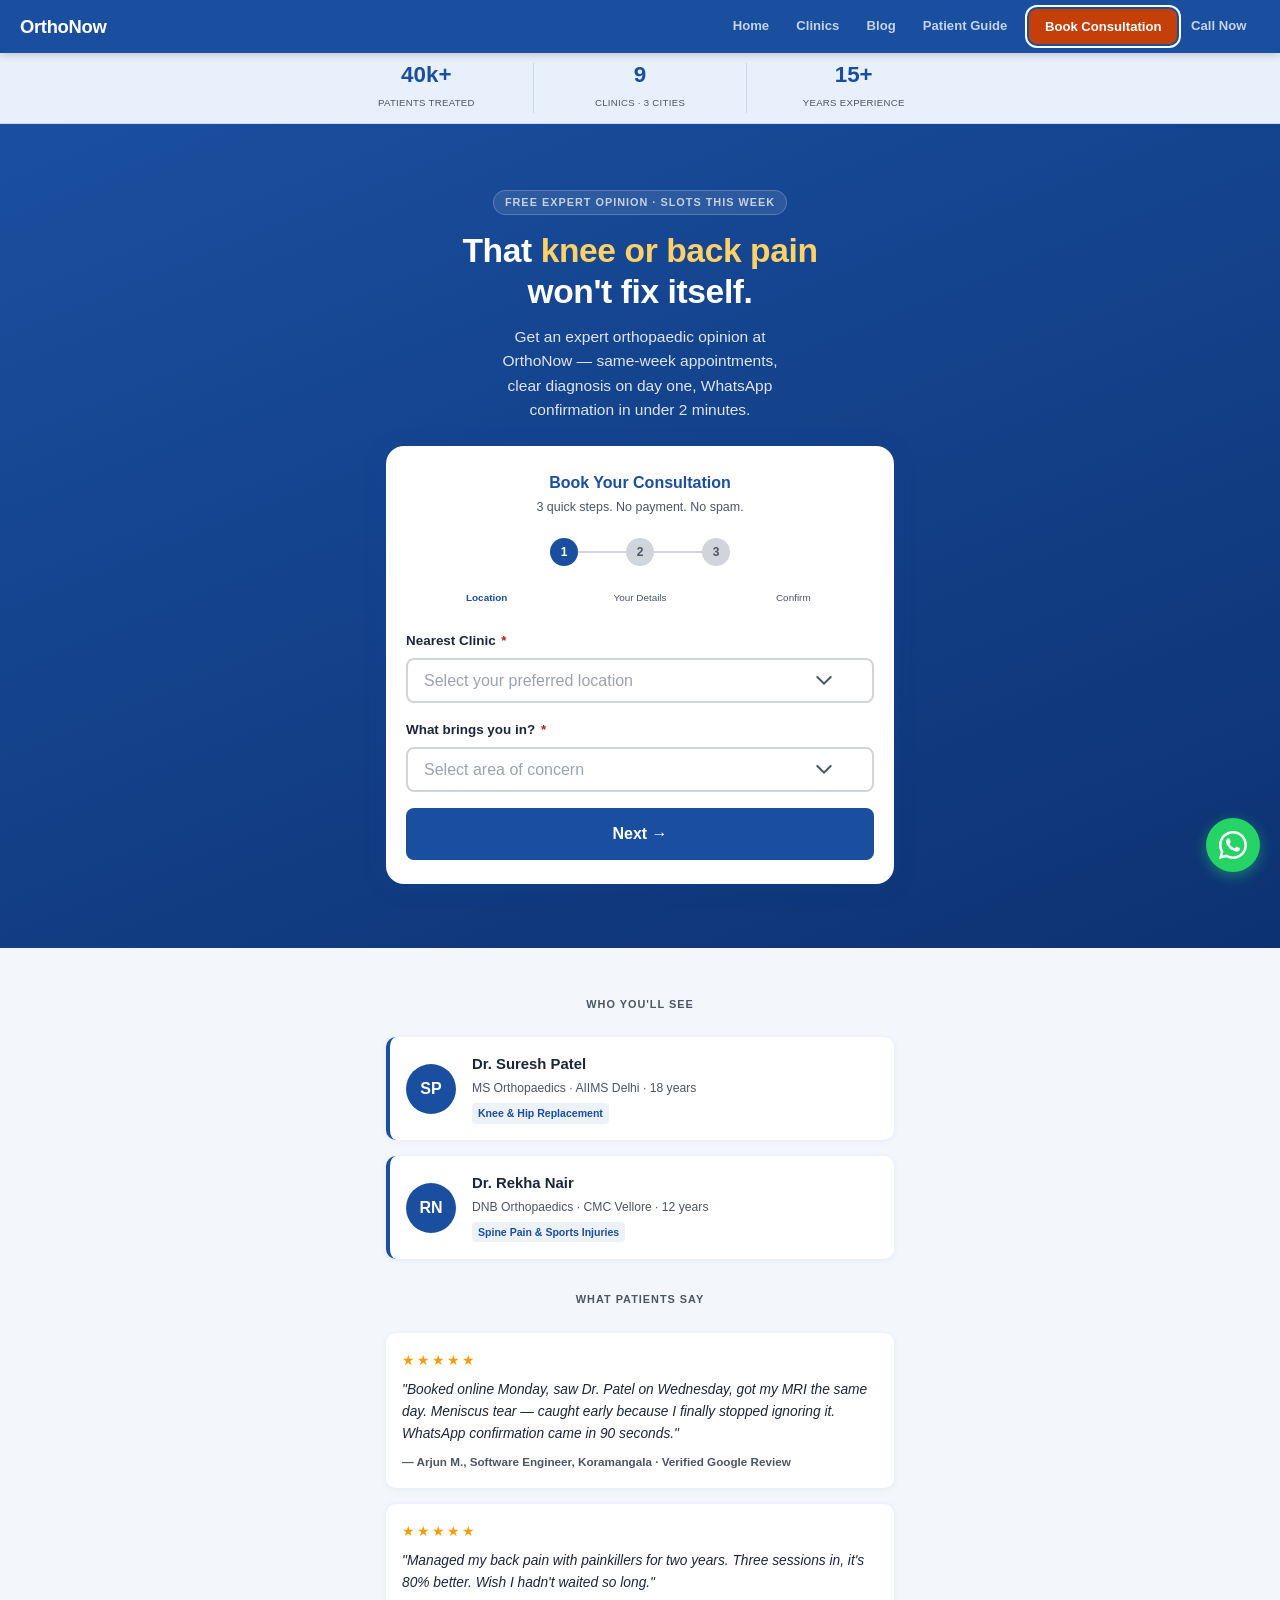
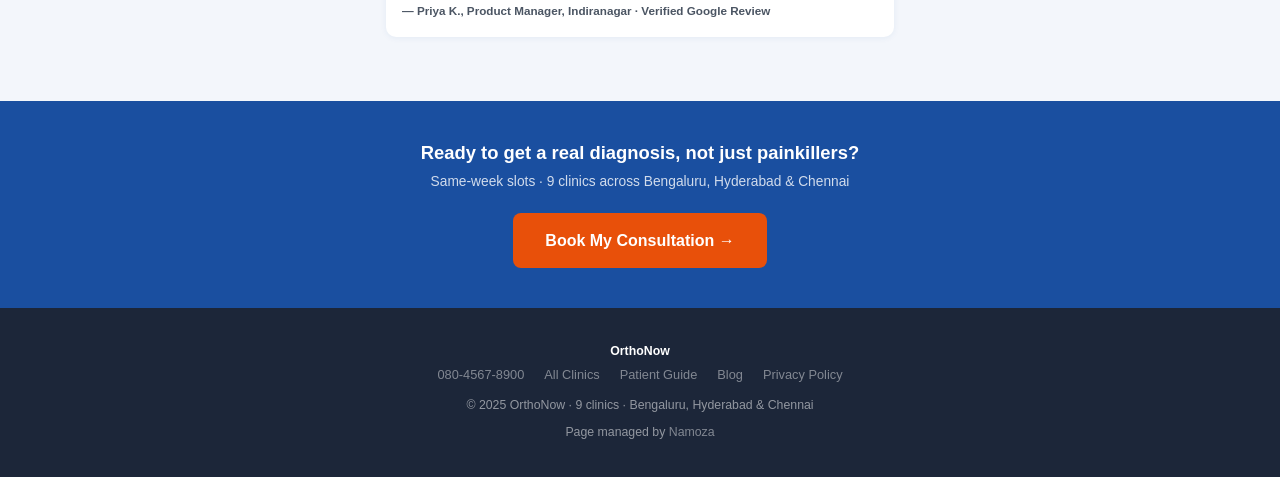
==== index.html @ 15779ceb "Ready to Final Push All 3 Tasks are Completed." ====
﻿<!DOCTYPE html>
<html lang="en">
<head>
  <meta charset="UTF-8" />
  <meta name="viewport" content="width=device-width, initial-scale=1.0" />
  <title>Book Orthopaedic Consultation in Bengaluru | OrthoNow Clinics</title>
  <meta name="description" content="Knee or back pain from long office hours? Get an expert orthopaedic opinion at OrthoNow. 9 clinics across Bengaluru. Book in 60 seconds." />
  <link rel="canonical" href="https://orthonow.in/book-consultation" />
  <meta property="og:type" content="website" />
  <meta property="og:title" content="Book Orthopaedic Consultation | OrthoNow Bengaluru" />
  <meta property="og:description" content="That knee pain won't fix itself. See a specialist this week." />
  <meta property="og:url" content="https://orthonow.in/book-consultation" />
  <meta property="og:locale" content="en_IN" />
  <link rel="icon" type="image/svg+xml" href="data:image/svg+xml,<svg xmlns='http://www.w3.org/2000/svg' viewBox='0 0 32 32'><rect width='32' height='32' rx='6' fill='%231a4fa0'/><text y='22' x='6' font-size='20' fill='white'>+</text></svg>" />
  <script type="application/ld+json">
  {
    "@context": "https://schema.org",
    "@type": "MedicalOrganization",
    "name": "OrthoNow",
    "url": "https://orthonow.in",
    "telephone": "+91-80-4567-8900",
    "medicalSpecialty": "Orthopedic",
    "address": { "@type": "PostalAddress", "addressLocality": "Bengaluru", "addressCountry": "IN" },
    "areaServed": ["Bengaluru", "Hyderabad", "Chennai"]
  }
  </script>
  <!--
    GTM: uncomment and replace GTM-XXXXXXX with real container ID in production.
    <script>(function(w,d,s,l,i){w[l]=w[l]||[];w[l].push({'gtm.start':
    new Date().getTime(),event:'gtm.js'});var f=d.getElementsByTagName(s)[0],
    j=d.createElement(s),dl=l!='dataLayer'?'&l='+l:'';j.async=true;j.src=
    'https://www.googletagmanager.com/gtm.js?id='+i+dl;f.parentNode.insertBefore(j,f);
    })(window,document,'script','dataLayer','GTM-XXXXXXX');</script>
  -->
  <script>window.dataLayer = window.dataLayer || [];</script>
  <style>
    :root {
      --blue: #1a4fa0; --blue-dk: #133b7a; --orange: #e8500a; --orange-dk: #c44008;
      --green: #166534; --red: #b91c1c; --text: #1c2639; --muted: #4b5563;
      --border: #d1d5db; --bg: #fff; --bg-soft: #f3f6fb; --bg-proof: #e8f0fb;
      --font: -apple-system, BlinkMacSystemFont, 'Segoe UI', Roboto, Helvetica, Arial, sans-serif;
      --shadow: 0 4px 24px rgba(26,79,160,.13); --r: 8px; --r-lg: 18px;
    }
    *, *::before, *::after { box-sizing: border-box; margin: 0; padding: 0; }
    html { font-size: 100%; -webkit-text-size-adjust: 100%; scroll-behavior: smooth; }
    body { font-family: var(--font); font-size: 1rem; line-height: 1.6; color: var(--text); background: var(--bg); overflow-x: hidden; }
    ul { list-style: none; }
    a  { color: var(--blue); text-decoration: none; }
    :focus-visible { outline: 3px solid var(--blue); outline-offset: 2px; border-radius: 4px; }
    .wrap    { width: 100%; max-width: 500px; margin-inline: auto; padding-inline: 1rem; }
    .wrap-lg { max-width: 720px; }

    /* nav */
    .site-nav { background: var(--blue); padding: 0 1.25rem; display: flex; align-items: center; justify-content: space-between; position: sticky; top: 0; z-index: 200; box-shadow: 0 2px 8px rgba(0,0,0,.18); }
    .site-nav__logo { font-size: 1.15rem; font-weight: 800; color: #fff; letter-spacing: -.3px; padding: .75rem 0; flex-shrink: 0; text-decoration: none; }
    .site-nav__links { display: flex; align-items: stretch; gap: 0; }
    .site-nav__links a { display: flex; align-items: center; padding: .75rem .85rem; font-size: .82rem; font-weight: 600; color: rgba(255,255,255,.75); text-decoration: none; border-bottom: 3px solid transparent; transition: color .15s, border-color .15s; white-space: nowrap; }
    .site-nav__links a:hover { color: #fff; border-bottom-color: rgba(255,255,255,.4); }
    .site-nav__links a.nav-active { color: #fff; border-bottom-color: #e8500a; }
    .site-nav__links .nav-book { background: var(--orange); color: #fff; border-radius: var(--r); margin: .5rem 0 .5rem .5rem; padding: .45rem 1rem; border-bottom: none; font-weight: 700; align-self: center; }
    .site-nav__links .nav-book:hover { background: var(--orange-dk); border-bottom: none; color: #fff; }
    .site-nav__links .nav-book.nav-active { background: var(--orange-dk); outline: 2px solid #fff; outline-offset: 2px; }
    @media (max-width: 600px) { .site-nav__links a:not(.nav-book):not(.nav-call) { display: none; } }

    /* proof bar */
    .proof-bar { background: var(--bg-proof); border-bottom: 1px solid #c8d9f0; padding: .6rem 1rem; }
    .proof-bar__inner { max-width: 500px; margin-inline: auto; display: flex; justify-content: space-around; align-items: center; }
    .proof-item { text-align: center; flex: 1; }
    .proof-item__num   { display: block; font-size: 1.4rem; font-weight: 800; color: var(--blue); line-height: 1.1; }
    .proof-item__label { font-size: .6rem; color: var(--muted); letter-spacing: .3px; text-transform: uppercase; }
    .proof-item + .proof-item { border-left: 1px solid #c8d9f0; }

    /* hero */
    .hero { background: linear-gradient(158deg, #1a4fa0 0%, #0d3272 100%); padding: 2.5rem 1rem 3.5rem; text-align: center; color: #fff; }
    .hero__eyebrow { display: inline-block; font-size: .68rem; font-weight: 700; letter-spacing: 1px; text-transform: uppercase; color: rgba(255,255,255,.72); background: rgba(255,255,255,.1); border: 1px solid rgba(255,255,255,.2); border-radius: 20px; padding: .2rem .7rem; margin-bottom: 1rem; }
    .hero__h1 { font-size: 1.65rem; font-weight: 800; line-height: 1.22; margin-bottom: .75rem; letter-spacing: -.4px; }
    .hero__h1 em { font-style: normal; color: #ffd166; }
    .hero__sub { font-size: .97rem; color: rgba(255,255,255,.86); line-height: 1.55; margin-bottom: 1.5rem; max-width: 34ch; margin-inline: auto; }

    /* form card */
    .form-card { background: var(--bg); border-radius: var(--r-lg); padding: 1.5rem 1.25rem; box-shadow: var(--shadow); text-align: left; color: var(--text); }
    .form-card__title { font-size: 1rem; font-weight: 700; color: var(--blue); text-align: center; margin-bottom: .2rem; }
    .form-card__sub   { font-size: .78rem; color: var(--muted); text-align: center; margin-bottom: 1.25rem; }

    /* step indicator */
    .step-indicator { display: flex; align-items: center; justify-content: center; gap: 0; margin-bottom: 1.5rem; }
    .step-dot { width: 28px; height: 28px; border-radius: 50%; background: var(--border); color: var(--muted); font-size: .75rem; font-weight: 700; display: flex; align-items: center; justify-content: center; flex-shrink: 0; transition: background .2s, color .2s; }
    .step-dot.active  { background: var(--blue); color: #fff; }
    .step-dot.done    { background: var(--green); color: #fff; }
    .step-line { flex: 1; height: 2px; background: var(--border); max-width: 48px; transition: background .2s; }
    .step-line.done { background: var(--green); }
    .step-label { font-size: .65rem; color: var(--muted); text-align: center; margin-top: .3rem; }

    .step-indicator-wrap { margin-bottom: 1.5rem; }
    .step-labels { display: flex; justify-content: space-between; padding: 0 4px; margin-top: .35rem; }
    .step-labels span { font-size: .62rem; color: var(--muted); text-align: center; flex: 1; }
    .step-labels span.active { color: var(--blue); font-weight: 700; }
    .step-labels span.done   { color: var(--green); font-weight: 600; }

    /* form steps */
    /* custom select — replaces native <select> to avoid OS dropdown overlapping sticky nav */
    .cselect { position: relative; }
    .cselect__btn {
      width: 100%; padding: .72rem 2.5rem .72rem 1rem; font-size: 1rem;
      font-family: var(--font); color: var(--text); background: var(--bg);
      border: 2px solid var(--border); border-radius: var(--r);
      cursor: pointer; text-align: left; transition: border-color .15s;
      display: flex; align-items: center; justify-content: space-between;
      -webkit-appearance: none; appearance: none;
    }
    .cselect__btn:focus { border-color: var(--blue); outline: none; box-shadow: 0 0 0 3px rgba(26,79,160,.11); }
    .cselect__btn.is-err { border-color: var(--red); }
    .cselect__btn.placeholder { color: #9ca3af; }
    .cselect__arrow { flex-shrink: 0; width: 16px; height: 16px; margin-left: .5rem; transition: transform .2s; }
    .cselect.open .cselect__arrow { transform: rotate(180deg); }
    .cselect__dropdown {
      display: none; position: absolute; top: calc(100% + 4px); left: 0; right: 0;
      background: var(--bg); border: 2px solid var(--blue); border-radius: var(--r);
      box-shadow: 0 8px 24px rgba(26,79,160,.18); z-index: 10;
      max-height: 260px; overflow-y: auto;
    }
    .cselect.open .cselect__dropdown { display: block; }
    .cselect__group-label {
      font-size: .68rem; font-weight: 700; text-transform: uppercase;
      letter-spacing: .7px; color: var(--muted); padding: .55rem 1rem .25rem;
    }
    .cselect__option {
      padding: .6rem 1rem .6rem 1.5rem; font-size: .9rem; cursor: pointer;
      color: var(--text); transition: background .1s;
    }
    .cselect__option:hover, .cselect__option.focused { background: var(--bg-proof); }
    .cselect__option.selected { background: rgba(26,79,160,.08); font-weight: 600; color: var(--blue); }
    .form-step { display: none; }
    .form-step.active { display: block; }

    /* fields */
    .fgroup { margin-bottom: 1rem; }
    .fgroup label { display: block; font-size: .84rem; font-weight: 600; margin-bottom: .4rem; color: var(--text); }
    .req { color: var(--red); margin-left: 2px; }
    .fgroup input, .fgroup select {
      width: 100%; padding: .72rem 1rem; font-size: 1rem; font-family: var(--font);
      color: var(--text); background: var(--bg); border: 2px solid var(--border);
      border-radius: var(--r); transition: border-color .15s;
      -webkit-appearance: none; appearance: none;
    }
    .fgroup input:focus, .fgroup select:focus { border-color: var(--blue); outline: none; box-shadow: 0 0 0 3px rgba(26,79,160,.11); }
    .fgroup input.is-err, .fgroup select.is-err { border-color: var(--red); }
    .field-err  { display: none; font-size: .74rem; color: var(--red); margin-top: .2rem; font-weight: 500; }
    .field-err.show { display: block; }
    .field-hint { font-size: .73rem; color: var(--muted); margin-top: .2rem; }
    /* custom select arrow */
    .fgroup select { background-image: url("data:image/svg+xml,%3Csvg xmlns='http://www.w3.org/2000/svg' width='12' height='8' viewBox='0 0 12 8'%3E%3Cpath d='M1 1l5 5 5-5' stroke='%234b5563' stroke-width='1.5' fill='none' stroke-linecap='round'/%3E%3C/svg%3E"); background-repeat: no-repeat; background-position: right 1rem center; padding-right: 2.5rem; }

    /* step 3 summary */
    .booking-summary { background: var(--bg-soft); border-radius: var(--r); padding: 1rem; margin-bottom: 1.25rem; }
    .booking-summary__row { display: flex; justify-content: space-between; font-size: .85rem; padding: .35rem 0; border-bottom: 1px solid var(--border); }
    .booking-summary__row:last-child { border-bottom: none; }
    .booking-summary__row span:first-child { color: var(--muted); font-weight: 500; }
    .booking-summary__row span:last-child  { font-weight: 700; color: var(--text); text-align: right; max-width: 60%; }

    /* buttons */
    .btn-next {
      width: 100%; padding: 1rem; font-size: 1rem; font-weight: 700; font-family: var(--font);
      color: #fff; background: var(--blue); border: none; border-radius: var(--r);
      cursor: pointer; min-height: 52px; transition: background .15s, transform .1s;
    }
    .btn-next:hover { background: var(--blue-dk); }
    .btn-next:active { transform: scale(.98); }
    .btn-back { background: none; border: none; font-size: .82rem; font-weight: 600; color: var(--muted); cursor: pointer; padding: .5rem 0; display: flex; align-items: center; gap: .3rem; margin-bottom: .75rem; }
    .btn-back:hover { color: var(--text); }
    .btn-confirm {
      width: 100%; padding: 1rem; font-size: 1.05rem; font-weight: 700; font-family: var(--font);
      color: #fff; background: var(--orange); border: none; border-radius: var(--r);
      cursor: pointer; min-height: 54px; transition: background .15s, transform .1s; position: relative;
    }
    .btn-confirm:hover:not(:disabled) { background: var(--orange-dk); }
    .btn-confirm:active:not(:disabled) { transform: scale(.98); }
    .btn-confirm:disabled { opacity: .65; cursor: not-allowed; }
    .btn-spinner { display: none; width: 20px; height: 20px; border: 2px solid rgba(255,255,255,.35); border-top-color: #fff; border-radius: 50%; animation: spin .7s linear infinite; margin-inline: auto; }
    .btn-confirm.loading .btn-label  { display: none; }
    .btn-confirm.loading .btn-spinner { display: block; }
    @keyframes spin { to { transform: rotate(360deg); } }
    .form-privacy { font-size: .71rem; color: var(--muted); text-align: center; margin-top: .75rem; }
    .form-status { display: none; font-size: .84rem; border-radius: var(--r); padding: .65rem 1rem; margin-bottom: 1rem; }
    .form-status.is-error { display: block; background: #fef2f2; color: var(--red); border: 1px solid #fca5a5; }

    /* thank you */
    .thank-you { display: none; text-align: center; padding: 2rem 1.25rem; }
    .thank-you.show { display: block; }
    .ty-check { width: 60px; height: 60px; background: var(--green); border-radius: 50%; display: flex; align-items: center; justify-content: center; margin: 0 auto 1rem; }
    .ty-check svg { width: 30px; height: 30px; fill: #fff; }
    .ty-title { font-size: 1.25rem; font-weight: 700; color: var(--green); margin-bottom: .75rem; }
    .ty-name  { color: var(--blue); font-weight: 700; }
    .ty-body  { font-size: .93rem; color: var(--muted); line-height: 1.6; }
    .ty-ref   { display: inline-block; font-size: .8rem; font-weight: 700; color: var(--blue); background: var(--bg-proof); border-radius: 6px; padding: .3rem .75rem; margin-top: .75rem; }

    /* proof section */
    .proof-strip { background: var(--bg-soft); padding: 3rem 1rem; }
    .section-label { font-size: .68rem; font-weight: 700; letter-spacing: 1px; text-transform: uppercase; color: var(--muted); text-align: center; margin-bottom: 1.5rem; }
    .doc-card { display: flex; align-items: center; gap: 1rem; background: var(--bg); border-radius: 10px; padding: 1rem; border-left: 4px solid var(--blue); margin-bottom: 1rem; box-shadow: 0 1px 6px rgba(26,79,160,.07); }
    .doc-avatar { flex-shrink: 0; width: 50px; height: 50px; background: var(--blue); border-radius: 50%; display: flex; align-items: center; justify-content: center; font-size: 1rem; font-weight: 800; color: #fff; }
    .doc-info h3  { font-size: .93rem; font-weight: 700; color: var(--text); }
    .doc-info p   { font-size: .76rem; color: var(--muted); margin-top: 2px; }
    .doc-badge    { display: inline-block; font-size: .66rem; font-weight: 600; color: var(--blue); background: rgba(26,79,160,.08); border-radius: 4px; padding: 2px 6px; margin-top: 4px; }
    .review-card  { background: var(--bg); border-radius: 10px; padding: 1rem; box-shadow: 0 1px 6px rgba(26,79,160,.07); margin-bottom: 1rem; }
    .review-stars { color: #f59e0b; font-size: .88rem; margin-bottom: .5rem; letter-spacing: 2px; }
    .review-text  { font-size: .86rem; font-style: italic; color: var(--text); line-height: 1.6; }
    .review-auth  { font-size: .73rem; color: var(--muted); font-weight: 600; margin-top: .5rem; }

    /* cta band */
    .cta-band { background: var(--blue); padding: 2.5rem 1rem; text-align: center; }
    .cta-band h2  { font-size: 1.15rem; font-weight: 800; color: #fff; margin-bottom: .4rem; line-height: 1.3; }
    .cta-band p   { font-size: .86rem; color: rgba(255,255,255,.8); margin-bottom: 1.25rem; }
    .btn-band { display: inline-flex; align-items: center; padding: .9rem 2rem; background: var(--orange); color: #fff; font-size: 1rem; font-weight: 700; font-family: var(--font); border-radius: var(--r); text-decoration: none; transition: background .15s; min-height: 52px; }
    .btn-band:hover { background: var(--orange-dk); color: #fff; }

    /* footer */
    .site-footer { background: var(--text); color: rgba(255,255,255,.52); padding: 2rem 1rem; text-align: center; font-size: .77rem; line-height: 1.9; }
    .site-footer a { color: rgba(255,255,255,.45); }
    .footer-links { display: flex; justify-content: center; gap: 1.25rem; flex-wrap: wrap; margin-bottom: .4rem; font-size: .8rem; }
    .sr-only { position: absolute; width: 1px; height: 1px; padding: 0; margin: -1px; overflow: hidden; clip: rect(0,0,0,0); white-space: nowrap; border: 0; }

    @media (min-width: 640px) {
      .hero { padding: 4rem 1rem; }
      .hero__h1 { font-size: 2.1rem; }
      .wrap { max-width: 540px; }
      .proof-bar__inner { max-width: 640px; }
    }
    /* WhatsApp float button */
    .wa-float {
      position: fixed; bottom: 1.75rem; right: 1.25rem;
      width: 54px; height: 54px; background: #25d366; border-radius: 50%;
      display: flex; align-items: center; justify-content: center;
      box-shadow: 0 4px 14px rgba(37,211,102,.45);
      z-index: 150; text-decoration: none;
      transition: transform .15s, box-shadow .15s;
    }
    .wa-float:hover { transform: scale(1.1); box-shadow: 0 6px 20px rgba(37,211,102,.55); }
    .wa-float svg { width: 28px; height: 28px; fill: #fff; }
    .sr-only { position: absolute; width: 1px; height: 1px; padding: 0; margin: -1px; overflow: hidden; clip: rect(0,0,0,0); white-space: nowrap; border: 0; }  </style>
</head>
<body>

  <nav class="site-nav" role="navigation" aria-label="Main navigation">
    <a class="site-nav__logo" href="homepage.html">OrthoNow</a>
    <div class="site-nav__links">
      <a href="homepage.html">Home</a>
      <a href="homepage.html#clinics">Clinics</a>
      <a href="homepage.html#blog">Blog</a>
      <a href="guide.html">Patient Guide</a>
      <a href="index.html" class="nav-book nav-active">Book Consultation</a>
      <a href="tel:+918045678900" class="nav-call" data-location="nav">Call Now</a>
    </div>
  </nav>

  <div class="proof-bar" role="region" aria-label="OrthoNow at a glance">
    <div class="proof-bar__inner">
      <div class="proof-item">
        <span class="proof-item__num">40k+</span>
        <span class="proof-item__label">Patients Treated</span>
      </div>
      <div class="proof-item">
        <span class="proof-item__num">9</span>
        <span class="proof-item__label">Clinics &middot; 3 Cities</span>
      </div>
      <div class="proof-item">
        <span class="proof-item__num">15+</span>
        <span class="proof-item__label">Years Experience</span>
      </div>
    </div>
  </div>

  <main id="top">
    <section class="hero" aria-labelledby="headline">
      <div class="wrap">
        <span class="hero__eyebrow">Free Expert Opinion &middot; Slots This Week</span>
        <h1 class="hero__h1" id="headline">That <em>knee or back pain</em><br>won't fix itself.</h1>
        <p class="hero__sub">Get an expert orthopaedic opinion at OrthoNow &mdash; same-week appointments, clear diagnosis on day one, WhatsApp confirmation in under 2 minutes.</p>

        <div id="form-wrapper">
          <div class="form-card" id="form-card" role="region" aria-labelledby="form-title">
            <h2 class="form-card__title" id="form-title">Book Your Consultation</h2>
            <p class="form-card__sub">3 quick steps. No payment. No spam.</p>

            <!-- Step indicator -->
            <div class="step-indicator-wrap" aria-hidden="true">
              <div class="step-indicator">
                <div class="step-dot active" id="dot-1">1</div>
                <div class="step-line" id="line-1"></div>
                <div class="step-dot" id="dot-2">2</div>
                <div class="step-line" id="line-2"></div>
                <div class="step-dot" id="dot-3">3</div>
              </div>
              <div class="step-labels">
                <span class="active" id="lbl-1">Location</span>
                <span id="lbl-2">Your Details</span>
                <span id="lbl-3">Confirm</span>
              </div>
            </div>

            <div class="form-status" id="form-status" role="alert" aria-live="assertive" aria-atomic="true"></div>

            <!-- STEP 1: Clinic + Specialty -->
            <div class="form-step active" id="step-1" aria-labelledby="form-title">
              <div class="fgroup">
                <label for="f-clinic-btn">Nearest Clinic <span class="req" aria-hidden="true">*</span></label>
                <!-- Custom dropdown — renders inside page flow, not affected by sticky nav -->
                <div class="cselect" id="cselect-clinic" role="combobox" aria-expanded="false" aria-haspopup="listbox" aria-labelledby="f-clinic-btn">
                  <button type="button" class="cselect__btn placeholder" id="f-clinic-btn" aria-describedby="f-clinic-err">
                    <span class="cselect__text">Select your preferred location</span>
                    <svg class="cselect__arrow" viewBox="0 0 12 8" xmlns="http://www.w3.org/2000/svg" aria-hidden="true"><path d="M1 1l5 5 5-5" stroke="#4b5563" stroke-width="1.5" fill="none" stroke-linecap="round"/></svg>
                  </button>
                  <ul class="cselect__dropdown" id="f-clinic-list" role="listbox" aria-label="Select clinic location">
                    <li class="cselect__group-label" aria-hidden="true">Delhi</li>
                    <li class="cselect__option" role="option" data-value="Rajouri Garden, Delhi" tabindex="-1">Rajouri Garden</li>
                    <li class="cselect__group-label" aria-hidden="true">Bengaluru</li>
                    <li class="cselect__option" role="option" data-value="Koramangala, Bengaluru" tabindex="-1">Koramangala</li>
                    <li class="cselect__option" role="option" data-value="Indiranagar, Bengaluru" tabindex="-1">Indiranagar</li>
                    <li class="cselect__option" role="option" data-value="Whitefield, Bengaluru" tabindex="-1">Whitefield</li>
                    <li class="cselect__option" role="option" data-value="Jayanagar, Bengaluru" tabindex="-1">Jayanagar</li>
                    <li class="cselect__group-label" aria-hidden="true">Hyderabad</li>
                    <li class="cselect__option" role="option" data-value="Banjara Hills, Hyderabad" tabindex="-1">Banjara Hills</li>
                    <li class="cselect__option" role="option" data-value="Hitech City, Hyderabad" tabindex="-1">Hitech City</li>
                    <li class="cselect__option" role="option" data-value="Secunderabad, Hyderabad" tabindex="-1">Secunderabad</li>
                    <li class="cselect__group-label" aria-hidden="true">Chennai</li>
                    <li class="cselect__option" role="option" data-value="Anna Nagar, Chennai" tabindex="-1">Anna Nagar</li>
                    <li class="cselect__option" role="option" data-value="Adyar, Chennai" tabindex="-1">Adyar</li>
                  </ul>
                </div>
                <!-- Hidden input carries the value for JS validation -->
                <input type="hidden" id="f-clinic" name="clinic" />
                <span class="field-err" id="f-clinic-err" role="alert"></span>
              </div>
              <div class="fgroup">
                <label for="f-specialty-btn">What brings you in? <span class="req" aria-hidden="true">*</span></label>
                <div class="cselect" id="cselect-specialty" role="combobox" aria-expanded="false" aria-haspopup="listbox" aria-labelledby="f-specialty-btn">
                  <button type="button" class="cselect__btn placeholder" id="f-specialty-btn" aria-describedby="f-specialty-err">
                    <span class="cselect__text">Select area of concern</span>
                    <svg class="cselect__arrow" viewBox="0 0 12 8" xmlns="http://www.w3.org/2000/svg" aria-hidden="true"><path d="M1 1l5 5 5-5" stroke="#4b5563" stroke-width="1.5" fill="none" stroke-linecap="round"/></svg>
                  </button>
                  <ul class="cselect__dropdown" id="f-specialty-list" role="listbox" aria-label="Select area of concern">
                    <li class="cselect__option" role="option" data-value="Knee Pain" tabindex="-1">Knee Pain</li>
                    <li class="cselect__option" role="option" data-value="Back Pain" tabindex="-1">Back Pain</li>
                    <li class="cselect__option" role="option" data-value="Hip Pain" tabindex="-1">Hip Pain</li>
                    <li class="cselect__option" role="option" data-value="Shoulder Pain" tabindex="-1">Shoulder Pain</li>
                    <li class="cselect__option" role="option" data-value="Sports Injury" tabindex="-1">Sports Injury</li>
                    <li class="cselect__option" role="option" data-value="Foot / Ankle Pain" tabindex="-1">Foot / Ankle Pain</li>
                    <li class="cselect__option" role="option" data-value="Fracture / Trauma" tabindex="-1">Fracture / Trauma</li>
                    <li class="cselect__option" role="option" data-value="Other" tabindex="-1">Other</li>
                  </ul>
                </div>
                <input type="hidden" id="f-specialty" name="specialty" />
                <span class="field-err" id="f-specialty-err" role="alert"></span>
              </div>
              <button type="button" class="btn-next" id="btn-next-1">Next &rarr;</button>
            </div>

            <!-- STEP 2: Name, Phone, Date -->
            <div class="form-step" id="step-2" aria-labelledby="form-title">
              <button type="button" class="btn-back" id="btn-back-2">&#8592; Back</button>
              <div class="fgroup">
                <label for="f-name">Your Name <span class="req" aria-hidden="true">*</span></label>
                <input type="text" id="f-name" name="name" autocomplete="name"
                       placeholder="e.g. Rahul Sharma"
                       required aria-required="true" aria-describedby="f-name-err" />
                <span class="field-err" id="f-name-err" role="alert"></span>
              </div>
              <div class="fgroup">
                <label for="f-phone">Mobile Number <span class="req" aria-hidden="true">*</span></label>
                <input type="tel" id="f-phone" name="phone" autocomplete="tel-national"
                       placeholder="10-digit mobile number" inputmode="numeric" maxlength="13"
                       required aria-required="true" aria-describedby="f-phone-hint f-phone-err" />
                <span class="field-hint" id="f-phone-hint">We'll WhatsApp your confirmation within 2 minutes</span>
                <span class="field-err" id="f-phone-err" role="alert"></span>
              </div>
              <div class="fgroup">
                <label for="f-date">Preferred Date <span class="req" aria-hidden="true">*</span></label>
                <input type="date" id="f-date" name="preferred_date"
                       required aria-required="true" aria-describedby="f-date-err" />
                <span class="field-err" id="f-date-err" role="alert"></span>
              </div>
              <button type="button" class="btn-next" id="btn-next-2">Next &rarr;</button>
            </div>

            <!-- STEP 3: Confirm -->
            <div class="form-step" id="step-3" aria-labelledby="form-title">
              <button type="button" class="btn-back" id="btn-back-3">&#8592; Back</button>
              <p style="font-size:.84rem;font-weight:700;color:var(--text);margin-bottom:.75rem">Please confirm your booking details:</p>
              <div class="booking-summary" id="booking-summary" aria-label="Booking summary">
                <div class="booking-summary__row"><span>Clinic</span><span id="sum-clinic">-</span></div>
                <div class="booking-summary__row"><span>Concern</span><span id="sum-specialty">-</span></div>
                <div class="booking-summary__row"><span>Name</span><span id="sum-name">-</span></div>
                <div class="booking-summary__row"><span>Mobile</span><span id="sum-phone">-</span></div>
                <div class="booking-summary__row"><span>Preferred Date</span><span id="sum-date">-</span></div>
              </div>
              <button type="button" class="btn-confirm" id="btn-confirm">
                <span class="btn-label">Confirm Booking &rarr;</span>
                <span class="btn-spinner" aria-hidden="true"></span>
              </button>
              <p class="form-privacy">Your number is never shared or sold.</p>
            </div>

          </div><!-- /.form-card -->

          <!-- Thank you state -->
          <div class="form-card thank-you" id="thank-you" role="region" aria-label="Booking confirmed" aria-live="polite">
            <div class="ty-check" aria-hidden="true">
              <svg viewBox="0 0 24 24" xmlns="http://www.w3.org/2000/svg"><path d="M9 16.17L4.83 12l-1.42 1.41L9 19 21 7l-1.41-1.41z"/></svg>
            </div>
            <h2 class="ty-title">You're booked, <span class="ty-name" id="ty-name">there</span>!</h2>
            <p class="ty-body">Our team will WhatsApp you within 2 minutes to confirm your slot. Bring any X-rays or MRI reports if you have them &mdash; even old ones help.</p>
            <span class="ty-ref" id="ty-ref"></span>
          </div>

        </div><!-- /#form-wrapper -->
      </div>
    </section>

    <section class="proof-strip" aria-labelledby="proof-label">
      <div class="wrap wrap-lg">
        <p class="section-label" id="proof-label">Who you'll see</p>
        <div class="doc-card">
          <div class="doc-avatar" aria-hidden="true">SP</div>
          <div class="doc-info">
            <h3>Dr. Suresh Patel</h3>
            <p>MS Orthopaedics &middot; AIIMS Delhi &middot; 18 years</p>
            <span class="doc-badge">Knee &amp; Hip Replacement</span>
          </div>
        </div>
        <div class="doc-card">
          <div class="doc-avatar" aria-hidden="true">RN</div>
          <div class="doc-info">
            <h3>Dr. Rekha Nair</h3>
            <p>DNB Orthopaedics &middot; CMC Vellore &middot; 12 years</p>
            <span class="doc-badge">Spine Pain &amp; Sports Injuries</span>
          </div>
        </div>
        <p class="section-label" style="margin-top:2rem">What patients say</p>
        <div class="review-card" role="article">
          <div class="review-stars" aria-label="5 out of 5 stars">&#9733;&#9733;&#9733;&#9733;&#9733;</div>
          <p class="review-text">"Booked online Monday, saw Dr. Patel on Wednesday, got my MRI the same day. Meniscus tear &mdash; caught early because I finally stopped ignoring it. WhatsApp confirmation came in 90 seconds."</p>
          <p class="review-auth">&mdash; Arjun M., Software Engineer, Koramangala &middot; Verified Google Review</p>
        </div>
        <div class="review-card" role="article">
          <div class="review-stars" aria-label="5 out of 5 stars">&#9733;&#9733;&#9733;&#9733;&#9733;</div>
          <p class="review-text">"Managed my back pain with painkillers for two years. Three sessions in, it's 80% better. Wish I hadn't waited so long."</p>
          <p class="review-auth">&mdash; Priya K., Product Manager, Indiranagar &middot; Verified Google Review</p>
        </div>
      </div>
    </section>

    <section class="cta-band" aria-labelledby="cta2">
      <div class="wrap">
        <h2 id="cta2">Ready to get a real diagnosis, not just painkillers?</h2>
        <p>Same-week slots &middot; 9 clinics across Bengaluru, Hyderabad &amp; Chennai</p>
        <a href="#form-wrapper" class="btn-band">Book My Consultation &rarr;</a>
      </div>
    </section>
  </main>

  <footer class="site-footer" role="contentinfo">
    <div class="wrap">
      <p><strong style="color:#fff">OrthoNow</strong></p>
      <nav class="footer-links" aria-label="Footer links">
        <a href="tel:+918045678900">080-4567-8900</a>
        <a href="homepage.html">All Clinics</a>
        <a href="guide.html">Patient Guide</a>
        <a href="homepage.html#blog">Blog</a>
        <a href="privacy.html">Privacy Policy</a>
      </nav>
      <p>&copy; 2025 OrthoNow &middot; 9 clinics &middot; Bengaluru, Hyderabad &amp; Chennai</p>
      <p style="margin-top:.25rem">Page managed by <a href="https://namoza.com">Namoza</a></p>
    </div>
  </footer>


  <script>
    'use strict';

    window.dataLayer = window.dataLayer || [];

    // ── Helpers ──────────────────────────────────────────────────────────────

    function $(id) { return document.getElementById(id); }

    function validPhone(val) {
      var n = val.trim().replace(/\s+/g, '').replace(/^(\+91|0)/, '');
      return /^[6-9]\d{9}$/.test(n);
    }
    function validName(val) { return val.trim().length >= 2; }
    function validDate(val) {
      if (!val) return false;
      var d = new Date(val);
      var today = new Date(); today.setHours(0,0,0,0);
      return d >= today;
    }

    function markErr(input, msg) {
      input.classList.add('is-err');
      input.setAttribute('aria-invalid', 'true');
      var el = document.getElementById(input.id + '-err');
      if (el) { el.textContent = msg; el.classList.add('show'); }
    }
    function clearErr(input) {
      input.classList.remove('is-err');
      input.removeAttribute('aria-invalid');
      var el = document.getElementById(input.id + '-err');
      if (el) { el.textContent = ''; el.classList.remove('show'); }
    }
    function clearAllErrors() {
      document.querySelectorAll('.is-err').forEach(function(el) { el.classList.remove('is-err'); });
      document.querySelectorAll('.field-err.show').forEach(function(el) { el.textContent = ''; el.classList.remove('show'); });
      $('form-status').className = 'form-status';
    }

    // ── Step indicator ───────────────────────────────────────────────────────

    function setStep(n) {
      [1, 2, 3].forEach(function(i) {
        var dot = $('dot-' + i);
        var lbl = $('lbl-' + i);
        var step = $('step-' + i);

        step.classList.toggle('active', i === n);

        dot.classList.remove('active', 'done');
        lbl.classList.remove('active', 'done');

        if (i < n)      { dot.classList.add('done');   lbl.classList.add('done'); }
        else if (i === n) { dot.classList.add('active'); lbl.classList.add('active'); }
      });

      if ($('line-1')) $('line-1').classList.toggle('done', n > 1);
      if ($('line-2')) $('line-2').classList.toggle('done', n > 2);

      $('form-card').scrollIntoView({ behavior: 'smooth', block: 'start' });
    }

    // ── Step 1 → 2 ──────────────────────────────────────────────────────────

    $('btn-next-1').addEventListener('click', function () {
      clearAllErrors();

      var clinicSel    = $('f-clinic');
      var specialtySel = $('f-specialty');
      var ok = true;

      if (!clinicSel.value)    { markErr(clinicSel,    'Please select a clinic'); ok = false; }
      if (!specialtySel.value) { markErr(specialtySel, 'Please select your area of concern'); ok = false; }
      if (!ok) return;

      // GTM push: step 1 complete.
      // The front-end fires this — GTM cannot detect select-change natively.
      window.dataLayer.push({
        event:           'booking_step_complete',
        step_number:     1,
        step_name:       'location_specialty_selected',
        clinic_location: clinicSel.value,
        specialty:       specialtySel.value,
        timestamp:       new Date().toISOString()
      });

      setStep(2);
    });

    // ── Step 2 → 3 ──────────────────────────────────────────────────────────

    $('btn-next-2').addEventListener('click', function () {
      clearAllErrors();

      var nameInput  = $('f-name');
      var phoneInput = $('f-phone');
      var dateInput  = $('f-date');
      var ok = true;

      if (!validName(nameInput.value))   { markErr(nameInput,  'Please enter your full name (at least 2 characters)'); ok = false; }
      if (!validPhone(phoneInput.value)) { markErr(phoneInput, 'Please enter a valid 10-digit Indian mobile number'); ok = false; }
      if (!validDate(dateInput.value))   { markErr(dateInput,  'Please select today or a future date'); ok = false; }
      if (!ok) { (document.querySelector('.is-err') || nameInput).focus(); return; }

      // GTM push: step 2 complete.
      // PII rule: name and phone are NOT included in the dataLayer push.
      window.dataLayer.push({
        event:           'booking_step_complete',
        step_number:     2,
        step_name:       'patient_details_entered',
        clinic_location: $('f-clinic').value,
        specialty:       $('f-specialty').value,
        preferred_date:  dateInput.value,
        timestamp:       new Date().toISOString()
      });

      // Populate summary for step 3
      $('sum-clinic').textContent    = $('f-clinic').value;
      $('sum-specialty').textContent = $('f-specialty').value;
      $('sum-name').textContent      = nameInput.value.trim();
      $('sum-phone').textContent     = phoneInput.value.trim().replace(/^(\+91|0)/, '').replace(/(\d{5})(\d{5})/, '$1 $2');
      $('sum-date').textContent      = new Date(dateInput.value + 'T00:00:00').toLocaleDateString('en-IN', { day: 'numeric', month: 'long', year: 'numeric' });

      setStep(3);
    });

    // ── Back buttons ─────────────────────────────────────────────────────────

    $('btn-back-2').addEventListener('click', function () { clearAllErrors(); setStep(1); });
    $('btn-back-3').addEventListener('click', function () { clearAllErrors(); setStep(2); });

    // ── Step 3: Confirm ──────────────────────────────────────────────────────

    $('btn-confirm').addEventListener('click', function () {
      var btn = $('btn-confirm');
      btn.disabled = true;
      btn.classList.add('loading');

      var name  = $('f-name').value.trim();
      var phone = $('f-phone').value.trim().replace(/^(\+91|0)/, '');

      fetch('/functions/v1/handle-lead', {
        method:  'POST',
        headers: { 'Content-Type': 'application/json' },
        body: JSON.stringify({
          name:           name,
          phone:          phone,
          clinic:         $('f-clinic').value,
          specialty:      $('f-specialty').value,
          preferred_date: $('f-date').value
        })
      })
      .then(function(res) { if (!res.ok) throw new Error('HTTP ' + res.status); return res.json(); })
      .then(function()    { onBookingConfirmed(name, phone); })
      .catch(function()   {
        // Demo mode: show success regardless.
        // In production: replace with error handling below.
        onBookingConfirmed(name, phone);
        // btn.disabled = false;
        // btn.classList.remove('loading');
        // $('form-status').textContent = 'Something went wrong. Please call 080-4567-8900.';
        // $('form-status').className = 'form-status is-error';
      });
    });

    function onBookingConfirmed(name, phone) {
      // GTM push: step 3 — booking confirmed.
      // Fires only after API success (or demo fallback). Not on click.
      var bookingId = 'ORN-' + new Date().getFullYear() + '-' + String(Math.floor(Math.random() * 90000) + 10000);

      window.dataLayer.push({
        event:           'booking_step_complete',
        step_number:     3,
        step_name:       'booking_confirmed',
        clinic_location: $('f-clinic').value,
        specialty:       $('f-specialty').value,
        booking_id:      bookingId,
        timestamp:       new Date().toISOString()
      });

      // Primary conversion event — this is what gets imported into Google Ads.
      window.dataLayer.push({
        event:             'consultation_form_submitted',
        form_name:         'consultation_form',
        clinic_preference: $('f-clinic').value,
        specialty:         $('f-specialty').value,
        page_path:         window.location.pathname,
        timestamp:         new Date().toISOString()
      });

      // Console log for Loom demo / interviewer review
      console.log('%c dataLayer push ', 'background:#1a4fa0;color:#fff;font-weight:bold;padding:2px 6px;border-radius:3px', window.dataLayer[window.dataLayer.length - 1]);

      // Show thank-you
      $('form-card').style.display = 'none';
      var ty = $('thank-you');
      $('ty-name').textContent = name.split(' ')[0];
      $('ty-ref').textContent  = 'Booking ref: ' + bookingId;
      ty.classList.add('show');
      ty.scrollIntoView({ behavior: 'smooth', block: 'center' });
    }

    // ── Custom select dropdowns (Step 1) ────────────────────────────────────
    // Replaces native <select> so the dropdown renders inside the page's
    // stacking context, not as an OS-level widget that overlaps the sticky nav.

    function initCustomSelect(wrapperId, hiddenInputId, errorId) {
      var wrap    = document.getElementById(wrapperId);
      var btn     = wrap.querySelector('.cselect__btn');
      var textEl  = wrap.querySelector('.cselect__text');
      var list    = wrap.querySelector('.cselect__dropdown');
      var hidden  = document.getElementById(hiddenInputId);
      var errEl   = document.getElementById(errorId);
      var options = wrap.querySelectorAll('.cselect__option');

      function open() {
        wrap.classList.add('open');
        btn.setAttribute('aria-expanded', 'true');
        // Ensure dropdown opens downward and is fully visible
        list.style.maxHeight = '260px';
      }
      function close() {
        wrap.classList.remove('open');
        btn.setAttribute('aria-expanded', 'false');
        wrap.querySelectorAll('.cselect__option.focused').forEach(function(o) { o.classList.remove('focused'); });
      }

      btn.addEventListener('click', function (e) {
        e.stopPropagation();
        wrap.classList.contains('open') ? close() : open();
      });

      options.forEach(function (opt) {
        opt.addEventListener('click', function () {
          var val   = opt.dataset.value;
          var label = opt.textContent.trim();
          hidden.value = val;
          textEl.textContent = label;
          btn.classList.remove('placeholder', 'is-err');
          // Clear error state
          if (errEl) { errEl.textContent = ''; errEl.classList.remove('show'); }
          // Mark selected
          options.forEach(function(o) { o.classList.remove('selected'); });
          opt.classList.add('selected');
          close();
          btn.focus();
        });

        // Keyboard navigation inside list
        opt.addEventListener('keydown', function (e) {
          if (e.key === 'Enter' || e.key === ' ') { e.preventDefault(); opt.click(); }
          if (e.key === 'ArrowDown') { e.preventDefault(); var next = opt.nextElementSibling; while (next && !next.classList.contains('cselect__option')) { next = next.nextElementSibling; } if (next) next.focus(); }
          if (e.key === 'ArrowUp')   { e.preventDefault(); var prev = opt.previousElementSibling; while (prev && !prev.classList.contains('cselect__option')) { prev = prev.previousElementSibling; } if (prev) prev.focus(); else btn.focus(); }
          if (e.key === 'Escape') { close(); btn.focus(); }
        });
      });

      // Close on outside click
      document.addEventListener('click', function (e) {
        if (!wrap.contains(e.target)) close();
      });

      // Expose a way to read the value
      wrap._getValue = function () { return hidden.value; };
      wrap._markError = function (msg) {
        btn.classList.add('is-err');
        if (errEl) { errEl.textContent = msg; errEl.classList.add('show'); }
      };
      wrap._clearError = function () {
        btn.classList.remove('is-err');
        if (errEl) { errEl.textContent = ''; errEl.classList.remove('show'); }
      };
    }

    initCustomSelect('cselect-clinic',    'f-clinic',    'f-clinic-err');
    initCustomSelect('cselect-specialty', 'f-specialty', 'f-specialty-err');

    // Patch the validation in btn-next-1 to use the custom selects
    // (override the existing listener — re-bind below after removing the old one)
    (function () {
      var oldBtn = document.getElementById('btn-next-1');
      var newBtn = oldBtn.cloneNode(true);
      oldBtn.parentNode.replaceChild(newBtn, oldBtn);

      newBtn.addEventListener('click', function () {
        clearAllErrors();

        var clinicWrap    = document.getElementById('cselect-clinic');
        var specialtyWrap = document.getElementById('cselect-specialty');
        var clinicVal     = document.getElementById('f-clinic').value;
        var specialtyVal  = document.getElementById('f-specialty').value;
        var ok = true;

        if (!clinicVal)    { clinicWrap._markError('Please select a clinic'); ok = false; }
        if (!specialtyVal) { specialtyWrap._markError('Please select your area of concern'); ok = false; }
        if (!ok) return;

        window.dataLayer.push({
          event:           'booking_step_complete',
          step_number:     1,
          step_name:       'location_specialty_selected',
          clinic_location: clinicVal,
          specialty:       specialtyVal,
          timestamp:       new Date().toISOString()
        });

        setStep(2);
      });
    })();


    (function() {
      var today = new Date();
      var yyyy = today.getFullYear();
      var mm = String(today.getMonth() + 1).padStart(2, '0');
      var dd = String(today.getDate()).padStart(2, '0');
      $('f-date').setAttribute('min', yyyy + '-' + mm + '-' + dd);
    })();

  </script>

  <!-- WhatsApp float button — fires whatsapp_click GTM event on click -->
  <a href="https://wa.me/918045678900?text=Hi%2C%20I%27d%20like%20to%20book%20an%20orthopaedic%20consultation"
     class="wa-float"
     target="_blank"
     rel="noopener noreferrer"
     data-location="float_button"
     aria-label="Chat with OrthoNow on WhatsApp">
    <svg viewBox="0 0 24 24" xmlns="http://www.w3.org/2000/svg" aria-hidden="true">
      <path d="M17.472 14.382c-.297-.149-1.758-.867-2.03-.967-.273-.099-.471-.148-.67.15-.197.297-.767.966-.94 1.164-.173.199-.347.223-.644.075-.297-.15-1.255-.463-2.39-1.475-.883-.788-1.48-1.761-1.653-2.059-.173-.297-.018-.458.13-.606.134-.133.298-.347.446-.52.149-.174.198-.298.298-.497.099-.198.05-.371-.025-.52-.075-.149-.669-1.612-.916-2.207-.242-.579-.487-.5-.669-.51-.173-.008-.371-.01-.57-.01-.198 0-.52.074-.792.372-.272.297-1.04 1.016-1.04 2.479 0 1.462 1.065 2.875 1.213 3.074.149.198 2.096 3.2 5.077 4.487.709.306 1.262.489 1.694.625.712.227 1.36.195 1.871.118.571-.085 1.758-.719 2.006-1.413.248-.694.248-1.289.173-1.413-.074-.124-.272-.198-.57-.347z"/>
      <path d="M12 0C5.373 0 0 5.373 0 12c0 2.126.558 4.117 1.534 5.845L.073 23.927l6.222-1.433A11.942 11.942 0 0012 24c6.627 0 12-5.373 12-12S18.627 0 12 0zm0 21.818a9.797 9.797 0 01-5.003-1.374l-.36-.213-3.713.856.882-3.607-.234-.371A9.818 9.818 0 012.182 12C2.182 6.57 6.57 2.182 12 2.182S21.818 6.57 21.818 12 17.43 21.818 12 21.818z"/>
    </svg>
    <span class="sr-only">Chat on WhatsApp</span>
  </a></body>
</html>
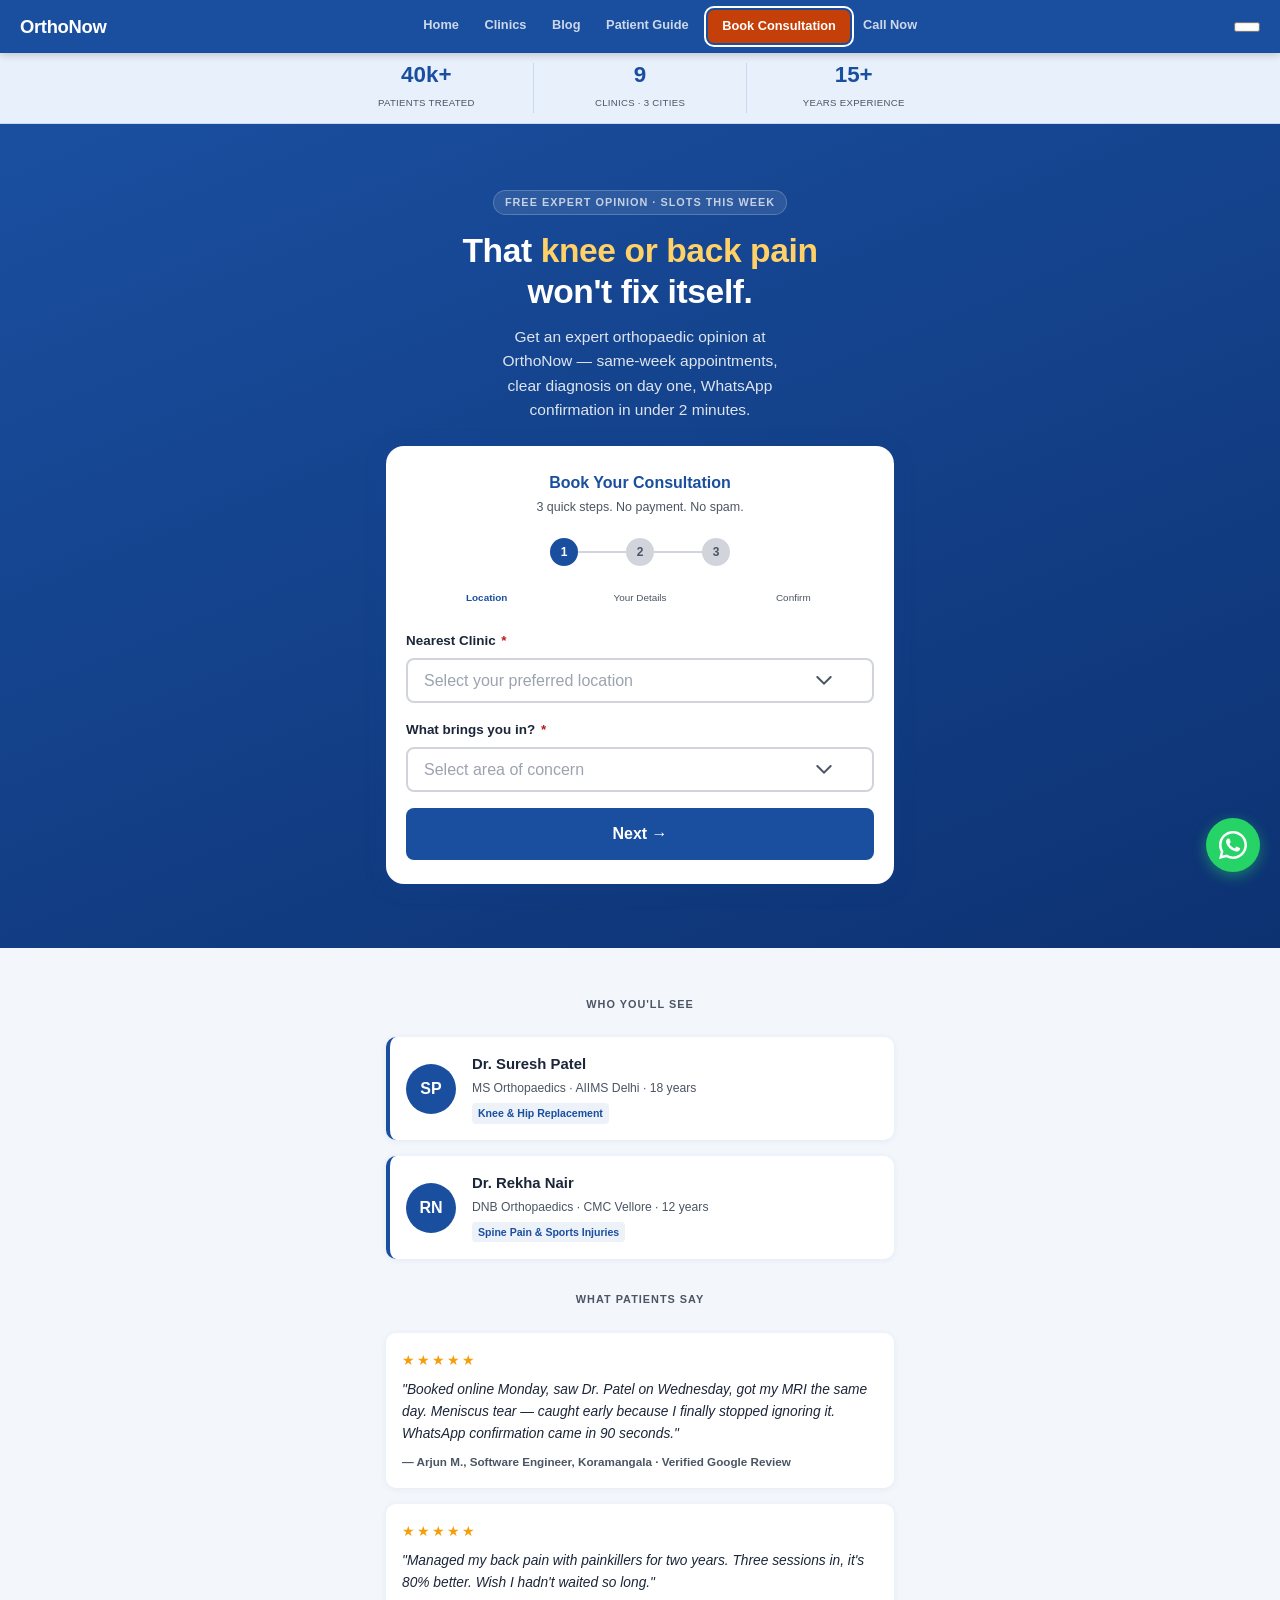
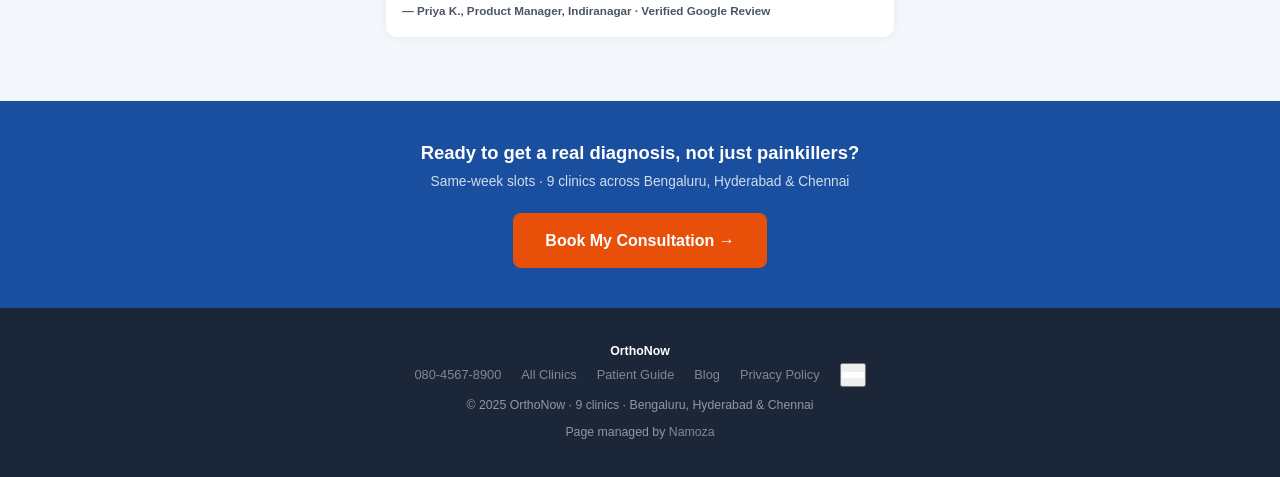
==== commit 9280fc3b: "Add a navbar for phone and Tablet." ====
--- a/index.html
+++ b/index.html
@@ -237,11 +237,102 @@
     }
     .wa-float:hover { transform: scale(1.1); box-shadow: 0 6px 20px rgba(37,211,102,.55); }
     .wa-float svg { width: 28px; height: 28px; fill: #fff; }
-    .sr-only { position: absolute; width: 1px; height: 1px; padding: 0; margin: -1px; overflow: hidden; clip: rect(0,0,0,0); white-space: nowrap; border: 0; }  </style>
+    .sr-only { position: absolute; width: 1px; height: 1px; padding: 0; margin: -1px; overflow: hidden; clip: rect(0,0,0,0); white-space: nowrap; border: 0; }  } }
+      /* Hamburger button */
+    .nav-toggle {
+      display: none;
+      flex-direction: column;
+      justify-content: center;
+      gap: 5px;
+      width: 36px;
+      height: 36px;
+      background: none;
+      border: none;
+      cursor: pointer;
+      padding: .25rem;
+      flex-shrink: 0;
+    }
+    .nav-toggle span {
+      display: block;
+      width: 22px;
+      height: 2px;
+      background: #fff;
+      border-radius: 2px;
+      transition: transform .25s, opacity .2s;
+    }
+    .nav-toggle[aria-expanded="true"] span:nth-child(1) { transform: translateY(7px) rotate(45deg); }
+    .nav-toggle[aria-expanded="true"] span:nth-child(2) { opacity: 0; }
+    .nav-toggle[aria-expanded="true"] span:nth-child(3) { transform: translateY(-7px) rotate(-45deg); }
+    /* Links row */
+    .site-nav__links {
+      display: flex;
+      align-items: stretch;
+    }
+    .site-nav__links a {
+      display: flex;
+      align-items: center;
+      padding: .75rem .8rem;
+      font-size: .8rem;
+      font-weight: 600;
+      color: rgba(255,255,255,.78);
+      text-decoration: none;
+      border-bottom: 3px solid transparent;
+      white-space: nowrap;
+      transition: color .15s, border-color .15s;
+    }
+    .site-nav__links a:hover { color: #fff; border-bottom-color: rgba(255,255,255,.4); }
+    .site-nav__links a.nav-active { color: #fff; border-bottom-color: #e8500a; }
+    .site-nav__links .nav-book {
+      background: #e8500a;
+      color: #fff;
+      border-radius: 6px;
+      border-bottom: none;
+      margin: .45rem 0 .45rem .4rem;
+      padding: .4rem .9rem;
+      font-weight: 700;
+      align-self: center;
+    }
+    .site-nav__links .nav-book:hover { background: #c44008; border-bottom: none; color: #fff; }
+    .site-nav__links .nav-book.nav-active { background: #c44008; }
+    /* Mobile & tablet: hamburger */
+    @media (max-width: 768px) {
+      .nav-toggle { display: flex; }
+      .site-nav__links {
+        display: none;
+        flex-direction: column;
+        align-items: stretch;
+        position: absolute;
+        top: 100%;
+        left: 0;
+        right: 0;
+        background: #1a4fa0;
+        box-shadow: 0 8px 20px rgba(0,0,0,.25);
+        z-index: 199;
+        padding: .25rem 0 .75rem;
+      }
+      .site-nav__links.is-open { display: flex; }
+      .site-nav__links a {
+        padding: .85rem 1.25rem;
+        font-size: .95rem;
+        border-bottom: 1px solid rgba(255,255,255,.1);
+        border-right: none;
+      }
+      .site-nav__links a.nav-active {
+        background: rgba(255,255,255,.08);
+        border-bottom: 1px solid rgba(255,255,255,.1);
+      }
+      .site-nav__links .nav-book {
+        margin: .6rem 1.25rem .25rem;
+        justify-content: center;
+        border-radius: 6px;
+        font-size: .95rem;
+        outline: none;
+      }
+    }
+  </style>
 </head>
 <body>
-
-  <nav class="site-nav" role="navigation" aria-label="Main navigation">
+<nav class="site-nav" role="navigation" aria-label="Main navigation">
     <a class="site-nav__logo" href="homepage.html">OrthoNow</a>
     <div class="site-nav__links">
       <a href="homepage.html">Home</a>
@@ -251,6 +342,10 @@
       <a href="index.html" class="nav-book nav-active">Book Consultation</a>
       <a href="tel:+918045678900" class="nav-call" data-location="nav">Call Now</a>
     </div>
+  
+  <button class="nav-toggle" id="nav-toggle" aria-label="Open navigation menu" aria-expanded="false" aria-controls="nav-links">
+    <span></span><span></span><span></span>
+  </button>
   </nav>
 
   <div class="proof-bar" role="region" aria-label="OrthoNow at a glance">
@@ -467,7 +562,11 @@
         <a href="guide.html">Patient Guide</a>
         <a href="homepage.html#blog">Blog</a>
         <a href="privacy.html">Privacy Policy</a>
-      </nav>
+      
+  <button class="nav-toggle" id="nav-toggle" aria-label="Open navigation menu" aria-expanded="false" aria-controls="nav-links">
+    <span></span><span></span><span></span>
+  </button>
+  </nav>
       <p>&copy; 2025 OrthoNow &middot; 9 clinics &middot; Bengaluru, Hyderabad &amp; Chennai</p>
       <p style="margin-top:.25rem">Page managed by <a href="https://namoza.com">Namoza</a></p>
     </div>
@@ -807,7 +906,51 @@
       <path d="M12 0C5.373 0 0 5.373 0 12c0 2.126.558 4.117 1.534 5.845L.073 23.927l6.222-1.433A11.942 11.942 0 0012 24c6.627 0 12-5.373 12-12S18.627 0 12 0zm0 21.818a9.797 9.797 0 01-5.003-1.374l-.36-.213-3.713.856.882-3.607-.234-.371A9.818 9.818 0 012.182 12C2.182 6.57 6.57 2.182 12 2.182S21.818 6.57 21.818 12 17.43 21.818 12 21.818z"/>
     </svg>
     <span class="sr-only">Chat on WhatsApp</span>
-  </a></body>
+  </a>
+  <script>
+    (function () {
+      var btn   = document.getElementById('nav-toggle');
+      var links = document.getElementById('nav-links');
+      if (!btn || !links) return;
+
+      btn.addEventListener('click', function (e) {
+        e.stopPropagation();
+        var open = links.classList.contains('is-open');
+        links.classList.toggle('is-open', !open);
+        btn.setAttribute('aria-expanded', String(!open));
+      });
+
+      // Close when any nav link is tapped
+      links.querySelectorAll('a').forEach(function (a) {
+        a.addEventListener('click', function () {
+          links.classList.remove('is-open');
+          btn.setAttribute('aria-expanded', 'false');
+        });
+      });
+
+      // Close on outside tap
+      document.addEventListener('click', function (e) {
+        if (!btn.contains(e.target) && !links.contains(e.target)) {
+          links.classList.remove('is-open');
+          btn.setAttribute('aria-expanded', 'false');
+        }
+      });
+    })();
+  </script>
+</body>
 </html>
 
 
+
+
+
+
+
+
+
+
+
+
+
+
+
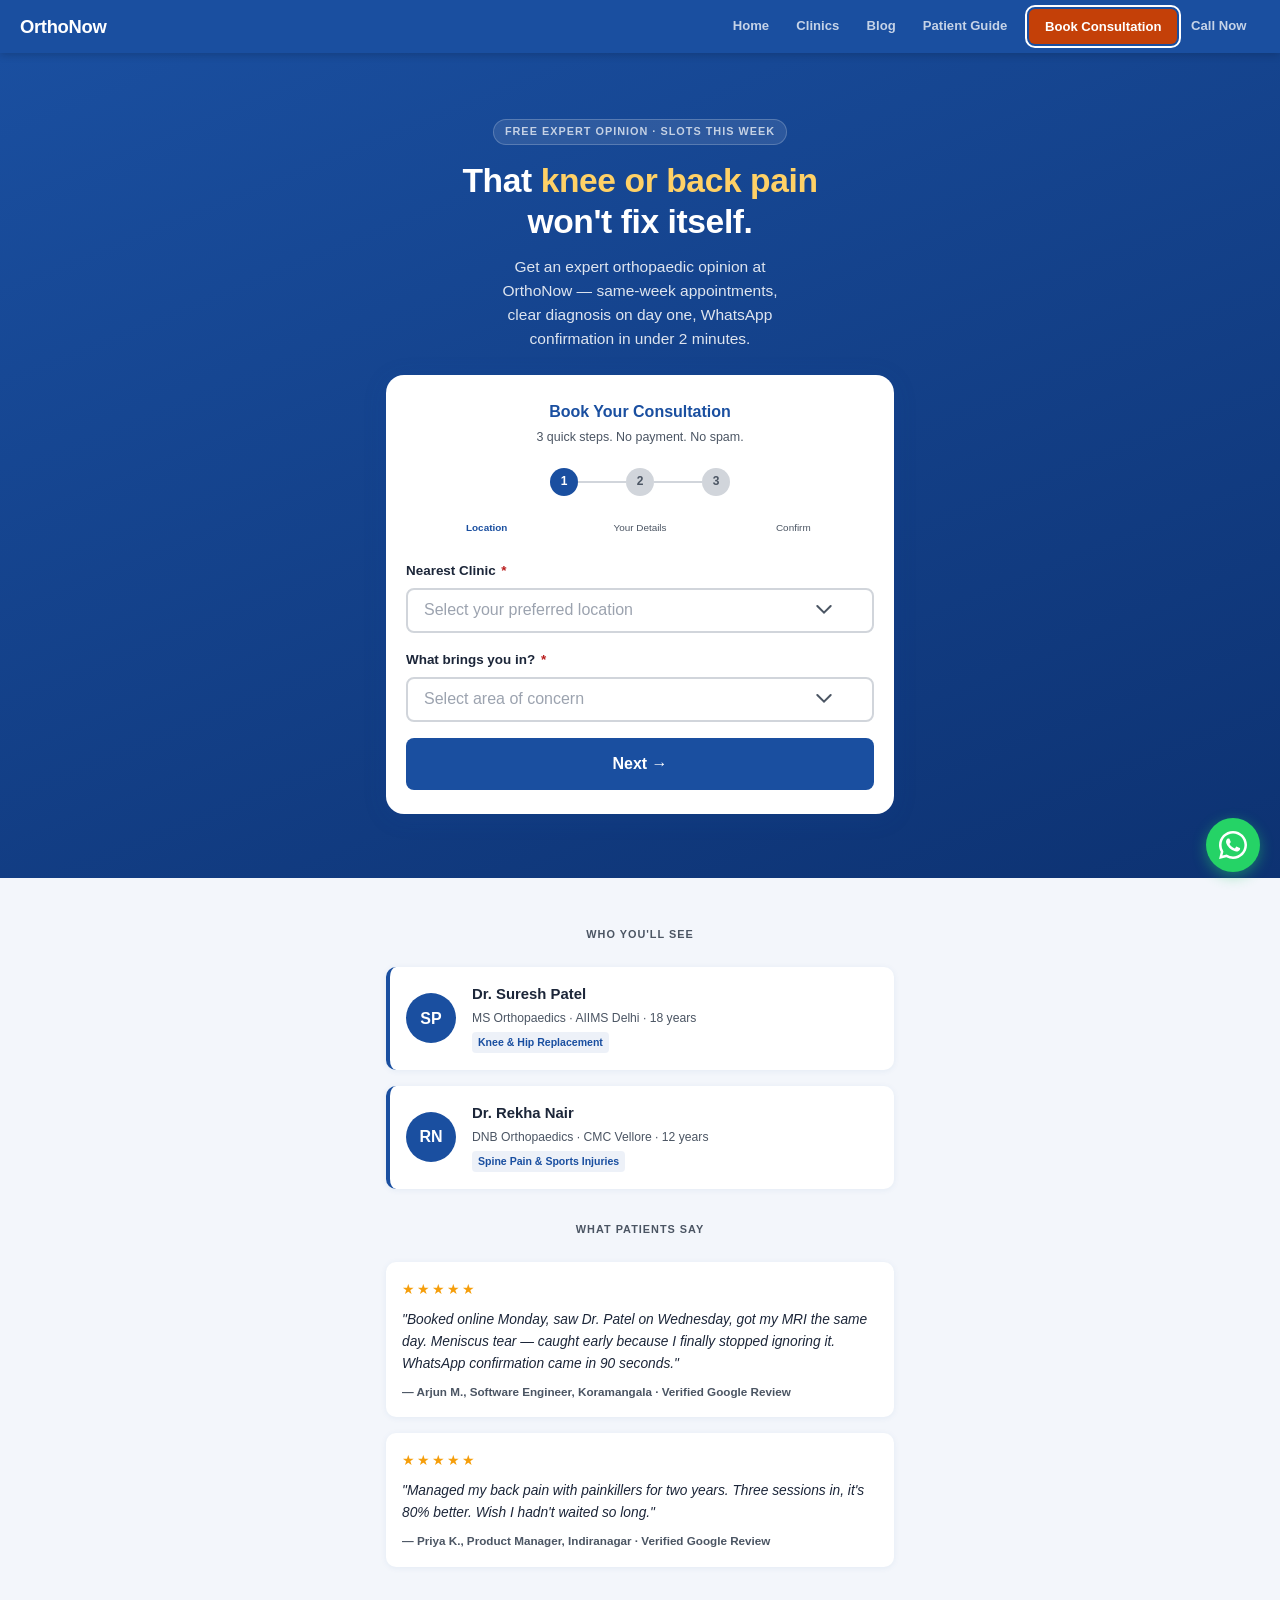
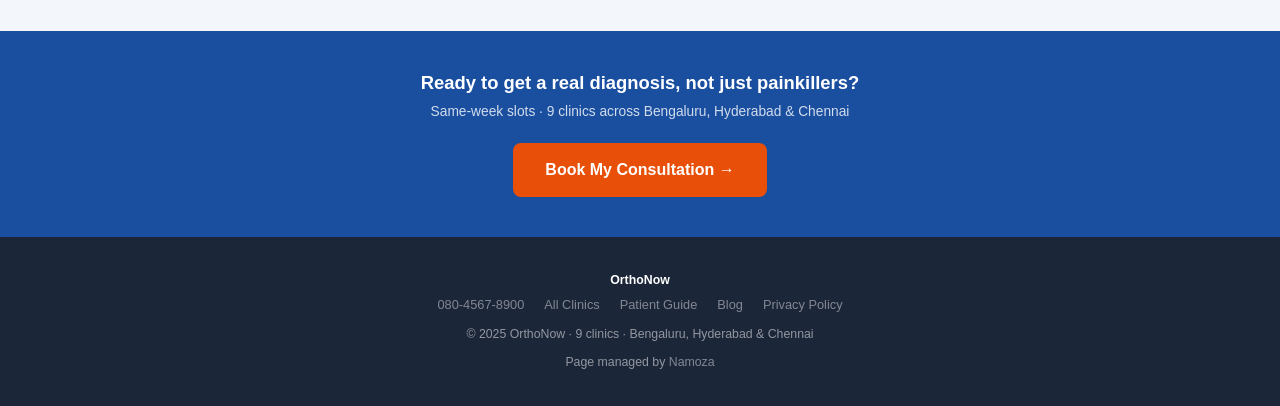
==== commit 56afcc46: "Solve Navbar error" ====
--- a/index.html
+++ b/index.html
@@ -329,10 +329,36 @@
         outline: none;
       }
     }
+      /* ── Navigation ─────────────────────────────────────────────── */
+    .site-nav { background:#1a4fa0; padding:0 1.25rem; display:flex; align-items:center; justify-content:space-between; position:sticky; top:0; z-index:200; box-shadow:0 2px 8px rgba(0,0,0,.18); min-height:46px; }
+    .site-nav__logo { font-size:1.15rem; font-weight:800; color:#fff; letter-spacing:-.3px; padding:.75rem 0; flex-shrink:0; text-decoration:none; }
+    .site-nav__links { display:flex; align-items:stretch; }
+    .site-nav__links a { display:flex; align-items:center; padding:.75rem .85rem; font-size:.82rem; font-weight:600; color:rgba(255,255,255,.75); text-decoration:none; border-bottom:3px solid transparent; transition:color .15s,border-color .15s; white-space:nowrap; }
+    .site-nav__links a:hover { color:#fff; border-bottom-color:rgba(255,255,255,.4); }
+    .site-nav__links a.nav-active { color:#fff; border-bottom-color:#e8500a; }
+    .site-nav__links .nav-book { background:#e8500a; color:#fff !important; border-radius:6px; margin:.45rem 0 .45rem .5rem; padding:.45rem 1rem; border-bottom:none !important; font-weight:700; align-self:center; }
+    .site-nav__links .nav-book:hover { background:#c44008; }
+    .site-nav__links .nav-book.nav-active { background:#c44008; }
+    .nav-ham { display:none; background:transparent !important; -webkit-appearance:none; appearance:none; border:none; outline:none; cursor:pointer; padding:8px 6px; margin-left:auto; flex-shrink:0; box-shadow:none; }
+    .nav-ham span { display:block; width:24px; height:3px; background:#fff; border-radius:2px; margin-bottom:6px; transition:transform .25s,opacity .2s; }
+    .nav-ham span:last-child { margin-bottom:0; }
+    .nav-ham.is-open span:nth-child(1) { transform:translateY(9px) rotate(45deg); }
+    .nav-ham.is-open span:nth-child(2) { opacity:0; }
+    .nav-ham.is-open span:nth-child(3) { transform:translateY(-9px) rotate(-45deg); }
+    .nav-panel { display:none; position:fixed; top:46px; left:0; right:0; background:#1a4fa0; z-index:199; box-shadow:0 6px 20px rgba(0,0,0,.3); flex-direction:column; }
+    .nav-panel.is-open { display:flex; }
+    .nav-panel a { padding:.9rem 1.5rem; font-size:.95rem; font-weight:600; color:rgba(255,255,255,.85); text-decoration:none; border-bottom:1px solid rgba(255,255,255,.1); }
+    .nav-panel a:hover { background:rgba(255,255,255,.08); color:#fff; }
+    .nav-panel a.nav-active { color:#fff; border-left:3px solid #e8500a; padding-left:calc(1.5rem - 3px); }
+    .nav-panel__book { background:#e8500a !important; color:#fff !important; margin:.75rem 1.25rem !important; border-radius:8px; text-align:center; border:none !important; }
+    .nav-panel__book:hover { background:#c44008 !important; }
+    @media (max-width:900px) { .site-nav__links { display:none !important; } .nav-ham { display:flex !important; flex-direction:column; align-items:center; justify-content:center; } }
+    @media (min-width:901px) { .nav-ham { display:none !important; width:0; overflow:hidden; } .nav-panel { display:none !important; } }
+    /* ── End Navigation ──────────────────────────────────────────────────── */
   </style>
 </head>
 <body>
-<nav class="site-nav" role="navigation" aria-label="Main navigation">
+  <nav class="site-nav" role="navigation" aria-label="Main navigation">
     <a class="site-nav__logo" href="homepage.html">OrthoNow</a>
     <div class="site-nav__links">
       <a href="homepage.html">Home</a>
@@ -342,26 +368,16 @@
       <a href="index.html" class="nav-book nav-active">Book Consultation</a>
       <a href="tel:+918045678900" class="nav-call" data-location="nav">Call Now</a>
     </div>
-  
-  <button class="nav-toggle" id="nav-toggle" aria-label="Open navigation menu" aria-expanded="false" aria-controls="nav-links">
-    <span></span><span></span><span></span>
-  </button>
+    <button class="nav-ham" id="nav-ham" aria-label="Open menu" aria-expanded="false" aria-controls="nav-panel"><span></span><span></span><span></span></button>
   </nav>
-
-  <div class="proof-bar" role="region" aria-label="OrthoNow at a glance">
-    <div class="proof-bar__inner">
-      <div class="proof-item">
-        <span class="proof-item__num">40k+</span>
-        <span class="proof-item__label">Patients Treated</span>
-      </div>
-      <div class="proof-item">
-        <span class="proof-item__num">9</span>
-        <span class="proof-item__label">Clinics &middot; 3 Cities</span>
-      </div>
-      <div class="proof-item">
-        <span class="proof-item__num">15+</span>
-        <span class="proof-item__label">Years Experience</span>
-      </div>
+  <div id="nav-panel" class="nav-panel" aria-hidden="true">
+    <a href="homepage.html">Home</a>
+    <a href="homepage.html#clinics">Clinics</a>
+    <a href="homepage.html#blog">Blog</a>
+    <a href="guide.html">Patient Guide</a>
+    <a href="index.html" class="nav-panel__book">Book Consultation</a>
+    <a href="tel:+918045678900">Call Now</a>
+  </div>
     </div>
   </div>
 
@@ -562,10 +578,6 @@
         <a href="guide.html">Patient Guide</a>
         <a href="homepage.html#blog">Blog</a>
         <a href="privacy.html">Privacy Policy</a>
-      
-  <button class="nav-toggle" id="nav-toggle" aria-label="Open navigation menu" aria-expanded="false" aria-controls="nav-links">
-    <span></span><span></span><span></span>
-  </button>
   </nav>
       <p>&copy; 2025 OrthoNow &middot; 9 clinics &middot; Bengaluru, Hyderabad &amp; Chennai</p>
       <p style="margin-top:.25rem">Page managed by <a href="https://namoza.com">Namoza</a></p>
@@ -937,6 +949,33 @@
       });
     })();
   </script>
+  <script>
+    (function(){
+      var btn=document.getElementById("nav-ham");
+      var panel=document.getElementById("nav-panel");
+      if(!btn||!panel)return;
+      btn.addEventListener("click",function(e){
+        e.stopPropagation();
+        var open=panel.classList.contains("is-open");
+        panel.classList.toggle("is-open",!open);
+        btn.classList.toggle("is-open",!open);
+        btn.setAttribute("aria-expanded",String(!open));
+        panel.setAttribute("aria-hidden",String(open));
+      });
+      panel.querySelectorAll("a").forEach(function(a){
+        a.addEventListener("click",function(){
+          panel.classList.remove("is-open"); btn.classList.remove("is-open");
+          btn.setAttribute("aria-expanded","false"); panel.setAttribute("aria-hidden","true");
+        });
+      });
+      document.addEventListener("click",function(e){
+        if(!panel.contains(e.target)&&!btn.contains(e.target)){
+          panel.classList.remove("is-open"); btn.classList.remove("is-open");
+          btn.setAttribute("aria-expanded","false"); panel.setAttribute("aria-hidden","true");
+        }
+      });
+    })();
+  </script>
 </body>
 </html>
 
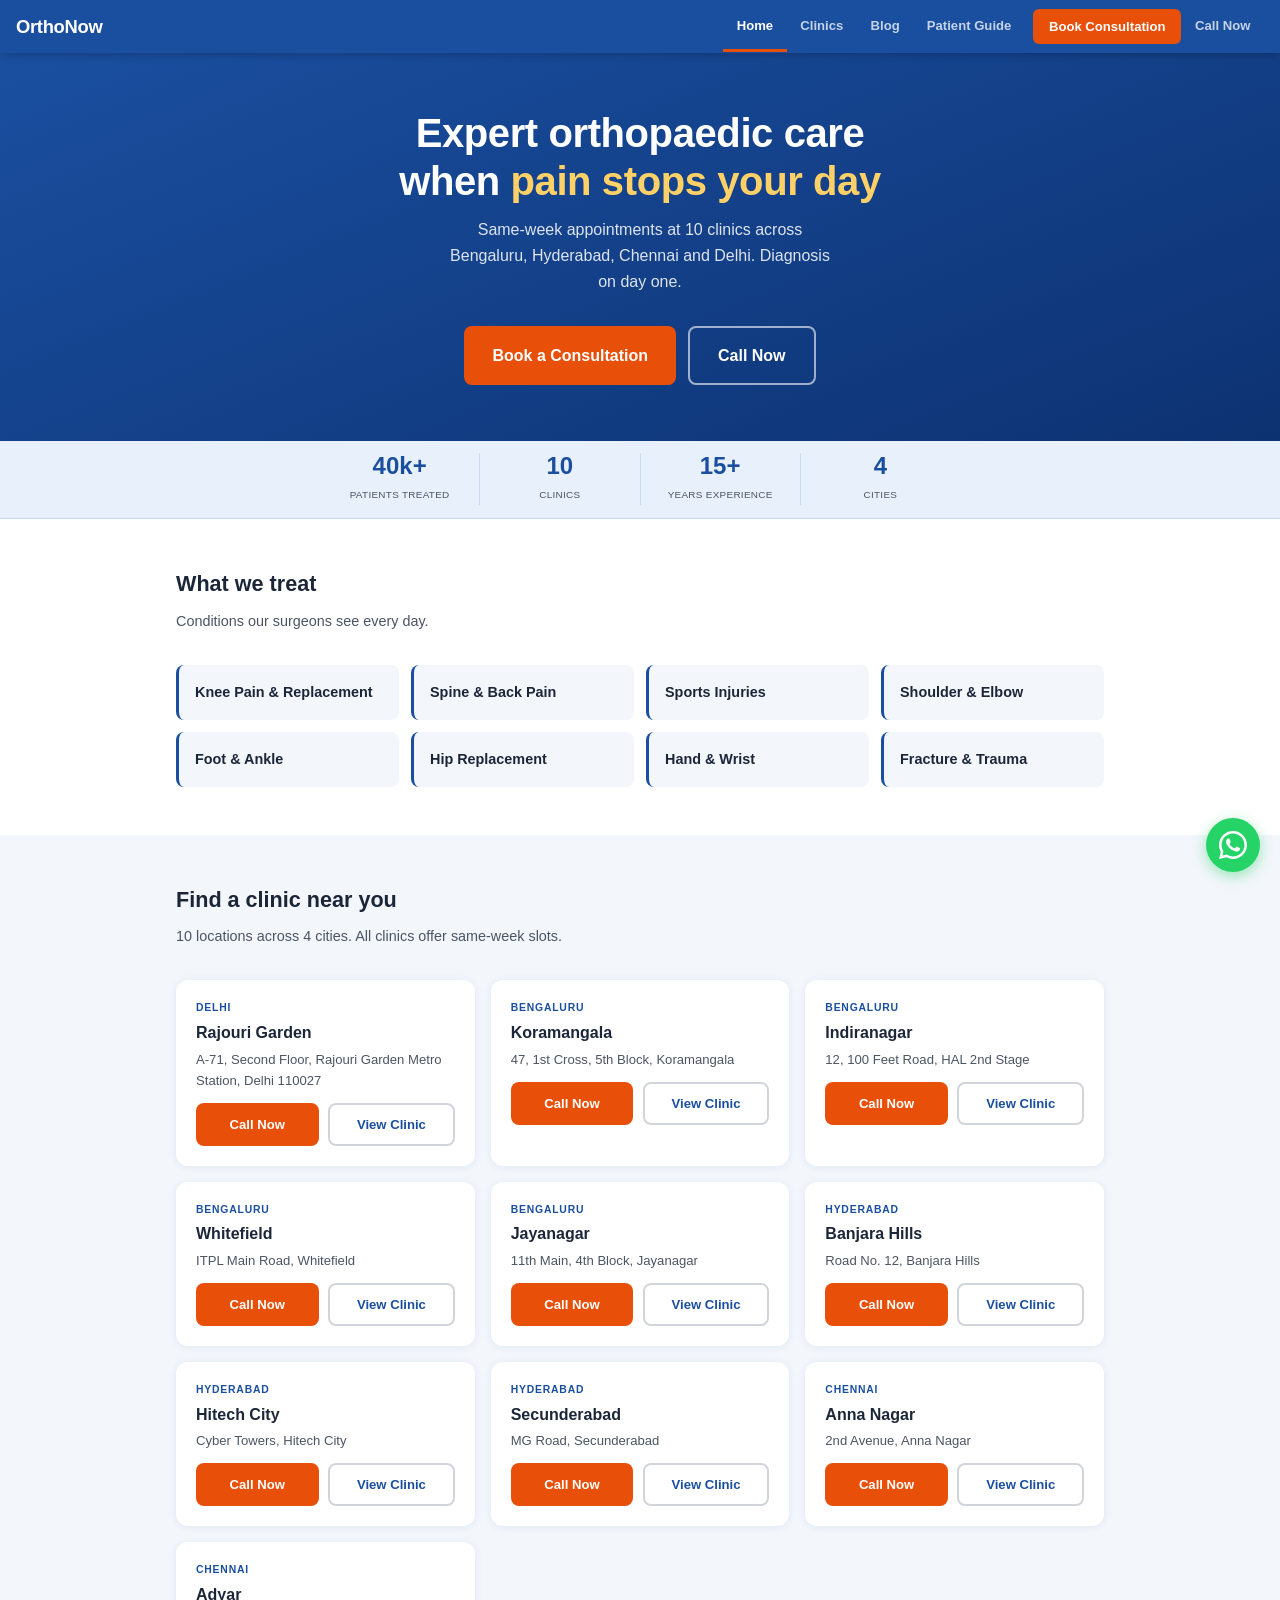
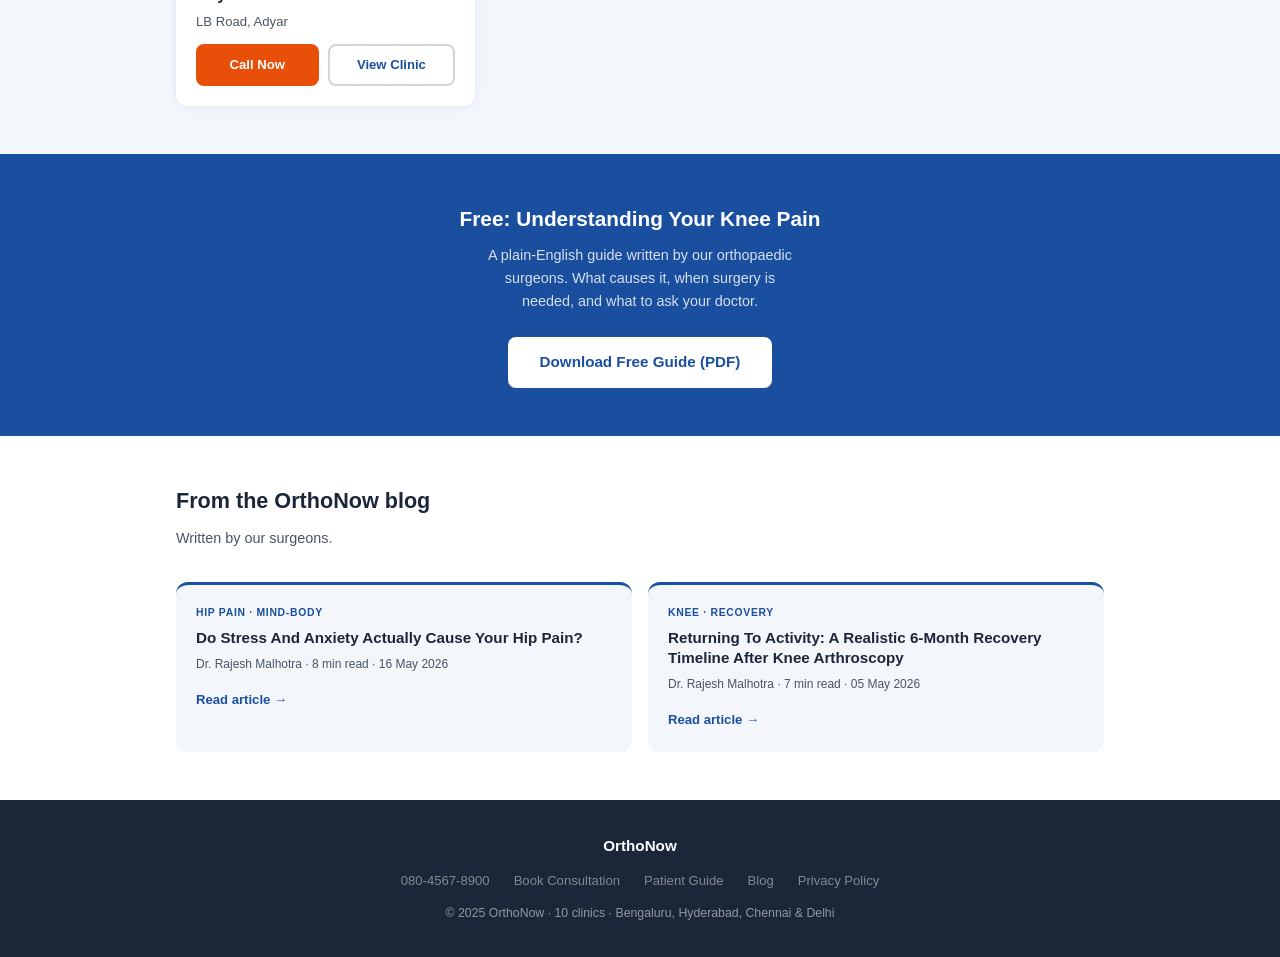
==== commit a68276d1: "Solve the landing page problem" ====
--- a/index.html
+++ b/index.html
@@ -3,43 +3,18 @@
 <head>
   <meta charset="UTF-8" />
   <meta name="viewport" content="width=device-width, initial-scale=1.0" />
-  <title>Book Orthopaedic Consultation in Bengaluru | OrthoNow Clinics</title>
-  <meta name="description" content="Knee or back pain from long office hours? Get an expert orthopaedic opinion at OrthoNow. 9 clinics across Bengaluru. Book in 60 seconds." />
-  <link rel="canonical" href="https://orthonow.in/book-consultation" />
-  <meta property="og:type" content="website" />
-  <meta property="og:title" content="Book Orthopaedic Consultation | OrthoNow Bengaluru" />
-  <meta property="og:description" content="That knee pain won't fix itself. See a specialist this week." />
-  <meta property="og:url" content="https://orthonow.in/book-consultation" />
-  <meta property="og:locale" content="en_IN" />
+  <title>OrthoNow - Orthopaedic Clinics in Bengaluru, Hyderabad &amp; Chennai</title>
+  <meta name="description" content="9 orthopaedic clinics across Bengaluru, Hyderabad and Chennai. Same-week appointments, diagnosis on day one. Book online or call now." />
+  <link rel="canonical" href="https://orthonow.in/" />
   <link rel="icon" type="image/svg+xml" href="data:image/svg+xml,<svg xmlns='http://www.w3.org/2000/svg' viewBox='0 0 32 32'><rect width='32' height='32' rx='6' fill='%231a4fa0'/><text y='22' x='6' font-size='20' fill='white'>+</text></svg>" />
-  <script type="application/ld+json">
-  {
-    "@context": "https://schema.org",
-    "@type": "MedicalOrganization",
-    "name": "OrthoNow",
-    "url": "https://orthonow.in",
-    "telephone": "+91-80-4567-8900",
-    "medicalSpecialty": "Orthopedic",
-    "address": { "@type": "PostalAddress", "addressLocality": "Bengaluru", "addressCountry": "IN" },
-    "areaServed": ["Bengaluru", "Hyderabad", "Chennai"]
-  }
-  </script>
-  <!--
-    GTM: uncomment and replace GTM-XXXXXXX with real container ID in production.
-    <script>(function(w,d,s,l,i){w[l]=w[l]||[];w[l].push({'gtm.start':
-    new Date().getTime(),event:'gtm.js'});var f=d.getElementsByTagName(s)[0],
-    j=d.createElement(s),dl=l!='dataLayer'?'&l='+l:'';j.async=true;j.src=
-    'https://www.googletagmanager.com/gtm.js?id='+i+dl;f.parentNode.insertBefore(j,f);
-    })(window,document,'script','dataLayer','GTM-XXXXXXX');</script>
-  -->
   <script>window.dataLayer = window.dataLayer || [];</script>
   <style>
     :root {
       --blue: #1a4fa0; --blue-dk: #133b7a; --orange: #e8500a; --orange-dk: #c44008;
-      --green: #166534; --red: #b91c1c; --text: #1c2639; --muted: #4b5563;
-      --border: #d1d5db; --bg: #fff; --bg-soft: #f3f6fb; --bg-proof: #e8f0fb;
+      --text: #1c2639; --muted: #4b5563; --border: #d1d5db;
+      --bg: #fff; --bg-soft: #f3f6fb; --bg-proof: #e8f0fb;
       --font: -apple-system, BlinkMacSystemFont, 'Segoe UI', Roboto, Helvetica, Arial, sans-serif;
-      --shadow: 0 4px 24px rgba(26,79,160,.13); --r: 8px; --r-lg: 18px;
+      --shadow: 0 4px 24px rgba(26,79,160,.12); --r: 8px; --r-lg: 18px;
     }
     *, *::before, *::after { box-sizing: border-box; margin: 0; padding: 0; }
     html { font-size: 100%; -webkit-text-size-adjust: 100%; scroll-behavior: smooth; }
@@ -47,198 +22,31 @@
     ul { list-style: none; }
     a  { color: var(--blue); text-decoration: none; }
     :focus-visible { outline: 3px solid var(--blue); outline-offset: 2px; border-radius: 4px; }
-    .wrap    { width: 100%; max-width: 500px; margin-inline: auto; padding-inline: 1rem; }
-    .wrap-lg { max-width: 720px; }
-
-    /* nav */
-    .site-nav { background: var(--blue); padding: 0 1.25rem; display: flex; align-items: center; justify-content: space-between; position: sticky; top: 0; z-index: 200; box-shadow: 0 2px 8px rgba(0,0,0,.18); }
-    .site-nav__logo { font-size: 1.15rem; font-weight: 800; color: #fff; letter-spacing: -.3px; padding: .75rem 0; flex-shrink: 0; text-decoration: none; }
-    .site-nav__links { display: flex; align-items: stretch; gap: 0; }
-    .site-nav__links a { display: flex; align-items: center; padding: .75rem .85rem; font-size: .82rem; font-weight: 600; color: rgba(255,255,255,.75); text-decoration: none; border-bottom: 3px solid transparent; transition: color .15s, border-color .15s; white-space: nowrap; }
-    .site-nav__links a:hover { color: #fff; border-bottom-color: rgba(255,255,255,.4); }
-    .site-nav__links a.nav-active { color: #fff; border-bottom-color: #e8500a; }
-    .site-nav__links .nav-book { background: var(--orange); color: #fff; border-radius: var(--r); margin: .5rem 0 .5rem .5rem; padding: .45rem 1rem; border-bottom: none; font-weight: 700; align-self: center; }
-    .site-nav__links .nav-book:hover { background: var(--orange-dk); border-bottom: none; color: #fff; }
-    .site-nav__links .nav-book.nav-active { background: var(--orange-dk); outline: 2px solid #fff; outline-offset: 2px; }
-    @media (max-width: 600px) { .site-nav__links a:not(.nav-book):not(.nav-call) { display: none; } }
-
-    /* proof bar */
-    .proof-bar { background: var(--bg-proof); border-bottom: 1px solid #c8d9f0; padding: .6rem 1rem; }
-    .proof-bar__inner { max-width: 500px; margin-inline: auto; display: flex; justify-content: space-around; align-items: center; }
-    .proof-item { text-align: center; flex: 1; }
-    .proof-item__num   { display: block; font-size: 1.4rem; font-weight: 800; color: var(--blue); line-height: 1.1; }
-    .proof-item__label { font-size: .6rem; color: var(--muted); letter-spacing: .3px; text-transform: uppercase; }
-    .proof-item + .proof-item { border-left: 1px solid #c8d9f0; }
-
-    /* hero */
-    .hero { background: linear-gradient(158deg, #1a4fa0 0%, #0d3272 100%); padding: 2.5rem 1rem 3.5rem; text-align: center; color: #fff; }
-    .hero__eyebrow { display: inline-block; font-size: .68rem; font-weight: 700; letter-spacing: 1px; text-transform: uppercase; color: rgba(255,255,255,.72); background: rgba(255,255,255,.1); border: 1px solid rgba(255,255,255,.2); border-radius: 20px; padding: .2rem .7rem; margin-bottom: 1rem; }
-    .hero__h1 { font-size: 1.65rem; font-weight: 800; line-height: 1.22; margin-bottom: .75rem; letter-spacing: -.4px; }
-    .hero__h1 em { font-style: normal; color: #ffd166; }
-    .hero__sub { font-size: .97rem; color: rgba(255,255,255,.86); line-height: 1.55; margin-bottom: 1.5rem; max-width: 34ch; margin-inline: auto; }
-
-    /* form card */
-    .form-card { background: var(--bg); border-radius: var(--r-lg); padding: 1.5rem 1.25rem; box-shadow: var(--shadow); text-align: left; color: var(--text); }
-    .form-card__title { font-size: 1rem; font-weight: 700; color: var(--blue); text-align: center; margin-bottom: .2rem; }
-    .form-card__sub   { font-size: .78rem; color: var(--muted); text-align: center; margin-bottom: 1.25rem; }
-
-    /* step indicator */
-    .step-indicator { display: flex; align-items: center; justify-content: center; gap: 0; margin-bottom: 1.5rem; }
-    .step-dot { width: 28px; height: 28px; border-radius: 50%; background: var(--border); color: var(--muted); font-size: .75rem; font-weight: 700; display: flex; align-items: center; justify-content: center; flex-shrink: 0; transition: background .2s, color .2s; }
-    .step-dot.active  { background: var(--blue); color: #fff; }
-    .step-dot.done    { background: var(--green); color: #fff; }
-    .step-line { flex: 1; height: 2px; background: var(--border); max-width: 48px; transition: background .2s; }
-    .step-line.done { background: var(--green); }
-    .step-label { font-size: .65rem; color: var(--muted); text-align: center; margin-top: .3rem; }
-
-    .step-indicator-wrap { margin-bottom: 1.5rem; }
-    .step-labels { display: flex; justify-content: space-between; padding: 0 4px; margin-top: .35rem; }
-    .step-labels span { font-size: .62rem; color: var(--muted); text-align: center; flex: 1; }
-    .step-labels span.active { color: var(--blue); font-weight: 700; }
-    .step-labels span.done   { color: var(--green); font-weight: 600; }
-
-    /* form steps */
-    /* custom select — replaces native <select> to avoid OS dropdown overlapping sticky nav */
-    .cselect { position: relative; }
-    .cselect__btn {
-      width: 100%; padding: .72rem 2.5rem .72rem 1rem; font-size: 1rem;
-      font-family: var(--font); color: var(--text); background: var(--bg);
-      border: 2px solid var(--border); border-radius: var(--r);
-      cursor: pointer; text-align: left; transition: border-color .15s;
-      display: flex; align-items: center; justify-content: space-between;
-      -webkit-appearance: none; appearance: none;
-    }
-    .cselect__btn:focus { border-color: var(--blue); outline: none; box-shadow: 0 0 0 3px rgba(26,79,160,.11); }
-    .cselect__btn.is-err { border-color: var(--red); }
-    .cselect__btn.placeholder { color: #9ca3af; }
-    .cselect__arrow { flex-shrink: 0; width: 16px; height: 16px; margin-left: .5rem; transition: transform .2s; }
-    .cselect.open .cselect__arrow { transform: rotate(180deg); }
-    .cselect__dropdown {
-      display: none; position: absolute; top: calc(100% + 4px); left: 0; right: 0;
-      background: var(--bg); border: 2px solid var(--blue); border-radius: var(--r);
-      box-shadow: 0 8px 24px rgba(26,79,160,.18); z-index: 10;
-      max-height: 260px; overflow-y: auto;
-    }
-    .cselect.open .cselect__dropdown { display: block; }
-    .cselect__group-label {
-      font-size: .68rem; font-weight: 700; text-transform: uppercase;
-      letter-spacing: .7px; color: var(--muted); padding: .55rem 1rem .25rem;
-    }
-    .cselect__option {
-      padding: .6rem 1rem .6rem 1.5rem; font-size: .9rem; cursor: pointer;
-      color: var(--text); transition: background .1s;
-    }
-    .cselect__option:hover, .cselect__option.focused { background: var(--bg-proof); }
-    .cselect__option.selected { background: rgba(26,79,160,.08); font-weight: 600; color: var(--blue); }
-    .form-step { display: none; }
-    .form-step.active { display: block; }
-
-    /* fields */
-    .fgroup { margin-bottom: 1rem; }
-    .fgroup label { display: block; font-size: .84rem; font-weight: 600; margin-bottom: .4rem; color: var(--text); }
-    .req { color: var(--red); margin-left: 2px; }
-    .fgroup input, .fgroup select {
-      width: 100%; padding: .72rem 1rem; font-size: 1rem; font-family: var(--font);
-      color: var(--text); background: var(--bg); border: 2px solid var(--border);
-      border-radius: var(--r); transition: border-color .15s;
-      -webkit-appearance: none; appearance: none;
-    }
-    .fgroup input:focus, .fgroup select:focus { border-color: var(--blue); outline: none; box-shadow: 0 0 0 3px rgba(26,79,160,.11); }
-    .fgroup input.is-err, .fgroup select.is-err { border-color: var(--red); }
-    .field-err  { display: none; font-size: .74rem; color: var(--red); margin-top: .2rem; font-weight: 500; }
-    .field-err.show { display: block; }
-    .field-hint { font-size: .73rem; color: var(--muted); margin-top: .2rem; }
-    /* custom select arrow */
-    .fgroup select { background-image: url("data:image/svg+xml,%3Csvg xmlns='http://www.w3.org/2000/svg' width='12' height='8' viewBox='0 0 12 8'%3E%3Cpath d='M1 1l5 5 5-5' stroke='%234b5563' stroke-width='1.5' fill='none' stroke-linecap='round'/%3E%3C/svg%3E"); background-repeat: no-repeat; background-position: right 1rem center; padding-right: 2.5rem; }
-
-    /* step 3 summary */
-    .booking-summary { background: var(--bg-soft); border-radius: var(--r); padding: 1rem; margin-bottom: 1.25rem; }
-    .booking-summary__row { display: flex; justify-content: space-between; font-size: .85rem; padding: .35rem 0; border-bottom: 1px solid var(--border); }
-    .booking-summary__row:last-child { border-bottom: none; }
-    .booking-summary__row span:first-child { color: var(--muted); font-weight: 500; }
-    .booking-summary__row span:last-child  { font-weight: 700; color: var(--text); text-align: right; max-width: 60%; }
-
-    /* buttons */
-    .btn-next {
-      width: 100%; padding: 1rem; font-size: 1rem; font-weight: 700; font-family: var(--font);
-      color: #fff; background: var(--blue); border: none; border-radius: var(--r);
-      cursor: pointer; min-height: 52px; transition: background .15s, transform .1s;
-    }
-    .btn-next:hover { background: var(--blue-dk); }
-    .btn-next:active { transform: scale(.98); }
-    .btn-back { background: none; border: none; font-size: .82rem; font-weight: 600; color: var(--muted); cursor: pointer; padding: .5rem 0; display: flex; align-items: center; gap: .3rem; margin-bottom: .75rem; }
-    .btn-back:hover { color: var(--text); }
-    .btn-confirm {
-      width: 100%; padding: 1rem; font-size: 1.05rem; font-weight: 700; font-family: var(--font);
-      color: #fff; background: var(--orange); border: none; border-radius: var(--r);
-      cursor: pointer; min-height: 54px; transition: background .15s, transform .1s; position: relative;
-    }
-    .btn-confirm:hover:not(:disabled) { background: var(--orange-dk); }
-    .btn-confirm:active:not(:disabled) { transform: scale(.98); }
-    .btn-confirm:disabled { opacity: .65; cursor: not-allowed; }
-    .btn-spinner { display: none; width: 20px; height: 20px; border: 2px solid rgba(255,255,255,.35); border-top-color: #fff; border-radius: 50%; animation: spin .7s linear infinite; margin-inline: auto; }
-    .btn-confirm.loading .btn-label  { display: none; }
-    .btn-confirm.loading .btn-spinner { display: block; }
-    @keyframes spin { to { transform: rotate(360deg); } }
-    .form-privacy { font-size: .71rem; color: var(--muted); text-align: center; margin-top: .75rem; }
-    .form-status { display: none; font-size: .84rem; border-radius: var(--r); padding: .65rem 1rem; margin-bottom: 1rem; }
-    .form-status.is-error { display: block; background: #fef2f2; color: var(--red); border: 1px solid #fca5a5; }
-
-    /* thank you */
-    .thank-you { display: none; text-align: center; padding: 2rem 1.25rem; }
-    .thank-you.show { display: block; }
-    .ty-check { width: 60px; height: 60px; background: var(--green); border-radius: 50%; display: flex; align-items: center; justify-content: center; margin: 0 auto 1rem; }
-    .ty-check svg { width: 30px; height: 30px; fill: #fff; }
-    .ty-title { font-size: 1.25rem; font-weight: 700; color: var(--green); margin-bottom: .75rem; }
-    .ty-name  { color: var(--blue); font-weight: 700; }
-    .ty-body  { font-size: .93rem; color: var(--muted); line-height: 1.6; }
-    .ty-ref   { display: inline-block; font-size: .8rem; font-weight: 700; color: var(--blue); background: var(--bg-proof); border-radius: 6px; padding: .3rem .75rem; margin-top: .75rem; }
-
-    /* proof section */
-    .proof-strip { background: var(--bg-soft); padding: 3rem 1rem; }
-    .section-label { font-size: .68rem; font-weight: 700; letter-spacing: 1px; text-transform: uppercase; color: var(--muted); text-align: center; margin-bottom: 1.5rem; }
-    .doc-card { display: flex; align-items: center; gap: 1rem; background: var(--bg); border-radius: 10px; padding: 1rem; border-left: 4px solid var(--blue); margin-bottom: 1rem; box-shadow: 0 1px 6px rgba(26,79,160,.07); }
-    .doc-avatar { flex-shrink: 0; width: 50px; height: 50px; background: var(--blue); border-radius: 50%; display: flex; align-items: center; justify-content: center; font-size: 1rem; font-weight: 800; color: #fff; }
-    .doc-info h3  { font-size: .93rem; font-weight: 700; color: var(--text); }
-    .doc-info p   { font-size: .76rem; color: var(--muted); margin-top: 2px; }
-    .doc-badge    { display: inline-block; font-size: .66rem; font-weight: 600; color: var(--blue); background: rgba(26,79,160,.08); border-radius: 4px; padding: 2px 6px; margin-top: 4px; }
-    .review-card  { background: var(--bg); border-radius: 10px; padding: 1rem; box-shadow: 0 1px 6px rgba(26,79,160,.07); margin-bottom: 1rem; }
-    .review-stars { color: #f59e0b; font-size: .88rem; margin-bottom: .5rem; letter-spacing: 2px; }
-    .review-text  { font-size: .86rem; font-style: italic; color: var(--text); line-height: 1.6; }
-    .review-auth  { font-size: .73rem; color: var(--muted); font-weight: 600; margin-top: .5rem; }
-
-    /* cta band */
-    .cta-band { background: var(--blue); padding: 2.5rem 1rem; text-align: center; }
-    .cta-band h2  { font-size: 1.15rem; font-weight: 800; color: #fff; margin-bottom: .4rem; line-height: 1.3; }
-    .cta-band p   { font-size: .86rem; color: rgba(255,255,255,.8); margin-bottom: 1.25rem; }
-    .btn-band { display: inline-flex; align-items: center; padding: .9rem 2rem; background: var(--orange); color: #fff; font-size: 1rem; font-weight: 700; font-family: var(--font); border-radius: var(--r); text-decoration: none; transition: background .15s; min-height: 52px; }
-    .btn-band:hover { background: var(--orange-dk); color: #fff; }
-
-    /* footer */
-    .site-footer { background: var(--text); color: rgba(255,255,255,.52); padding: 2rem 1rem; text-align: center; font-size: .77rem; line-height: 1.9; }
-    .site-footer a { color: rgba(255,255,255,.45); }
-    .footer-links { display: flex; justify-content: center; gap: 1.25rem; flex-wrap: wrap; margin-bottom: .4rem; font-size: .8rem; }
-    .sr-only { position: absolute; width: 1px; height: 1px; padding: 0; margin: -1px; overflow: hidden; clip: rect(0,0,0,0); white-space: nowrap; border: 0; }
-
-    @media (min-width: 640px) {
-      .hero { padding: 4rem 1rem; }
-      .hero__h1 { font-size: 2.1rem; }
-      .wrap { max-width: 540px; }
-      .proof-bar__inner { max-width: 640px; }
-    }
-    /* WhatsApp float button */
-    .wa-float {
-      position: fixed; bottom: 1.75rem; right: 1.25rem;
-      width: 54px; height: 54px; background: #25d366; border-radius: 50%;
-      display: flex; align-items: center; justify-content: center;
-      box-shadow: 0 4px 14px rgba(37,211,102,.45);
-      z-index: 150; text-decoration: none;
-      transition: transform .15s, box-shadow .15s;
-    }
-    .wa-float:hover { transform: scale(1.1); box-shadow: 0 6px 20px rgba(37,211,102,.55); }
-    .wa-float svg { width: 28px; height: 28px; fill: #fff; }
-    .sr-only { position: absolute; width: 1px; height: 1px; padding: 0; margin: -1px; overflow: hidden; clip: rect(0,0,0,0); white-space: nowrap; border: 0; }  } }
-      /* Hamburger button */
+    .wrap    { width: 100%; max-width: 960px; margin-inline: auto; padding-inline: 1rem; }
+    .wrap-sm { max-width: 600px; }
+
+    /* ---- NAV ---- */
+    .site-nav {
+      background: #1a4fa0;
+      padding: 0 1rem;
+      display: flex;
+      align-items: center;
+      justify-content: space-between;
+      position: sticky;
+      top: 0;
+      z-index: 200;
+      box-shadow: 0 2px 8px rgba(0,0,0,.2);
+    }
+    .site-nav__logo {
+      font-size: 1.1rem;
+      font-weight: 800;
+      color: #fff;
+      letter-spacing: -.3px;
+      padding: .75rem 0;
+      text-decoration: none;
+      flex-shrink: 0;
+    }
+    /* Hamburger button */
     .nav-toggle {
       display: none;
       flex-direction: column;
@@ -329,6 +137,129 @@
         outline: none;
       }
     }
+    /* hero */
+    .hero { background: linear-gradient(158deg, #1a4fa0 0%, #0d3272 100%); padding: 3.5rem 1rem; text-align: center; color: #fff; }
+    .hero h1 { font-size: 2rem; font-weight: 800; line-height: 1.2; margin-bottom: .75rem; letter-spacing: -.4px; }
+    .hero h1 em { font-style: normal; color: #ffd166; }
+    .hero p { font-size: 1rem; color: rgba(255,255,255,.86); max-width: 44ch; margin-inline: auto; margin-bottom: 2rem; }
+    .hero-ctas { display: flex; gap: .75rem; justify-content: center; flex-wrap: wrap; }
+    .btn-primary {
+      display: inline-flex; align-items: center;
+      padding: .9rem 1.75rem; background: var(--orange); color: #fff;
+      font-size: 1rem; font-weight: 700; font-family: var(--font);
+      border-radius: var(--r); text-decoration: none; transition: background .15s; min-height: 52px;
+    }
+    .btn-primary:hover { background: var(--orange-dk); color: #fff; }
+    .btn-outline {
+      display: inline-flex; align-items: center;
+      padding: .9rem 1.75rem; background: transparent; color: #fff;
+      font-size: 1rem; font-weight: 700; font-family: var(--font);
+      border: 2px solid rgba(255,255,255,.6); border-radius: var(--r);
+      text-decoration: none; transition: border-color .15s; min-height: 52px;
+    }
+    .btn-outline:hover { border-color: #fff; color: #fff; }
+
+    /* stats */
+    .stats-bar { background: var(--bg-proof); border-bottom: 1px solid #c8d9f0; padding: .8rem 1rem; }
+    .stats-inner { max-width: 640px; margin-inline: auto; display: flex; justify-content: space-around; }
+    .stat { text-align: center; flex: 1; }
+    .stat__num   { display: block; font-size: 1.5rem; font-weight: 800; color: var(--blue); line-height: 1.1; }
+    .stat__label { font-size: .62rem; color: var(--muted); text-transform: uppercase; letter-spacing: .3px; }
+    .stat + .stat { border-left: 1px solid #c8d9f0; }
+
+    /* sections */
+    .section-title { font-size: 1.35rem; font-weight: 800; color: var(--text); margin-bottom: .5rem; }
+    .section-sub   { font-size: .9rem; color: var(--muted); margin-bottom: 2rem; }
+
+    /* specialties */
+    .specialties { padding: 3rem 1rem; background: var(--bg); }
+    .spec-grid { display: grid; grid-template-columns: repeat(2, 1fr); gap: .75rem; }
+    .spec-card {
+      background: var(--bg-soft); border-radius: var(--r); padding: 1rem;
+      border-left: 3px solid var(--blue); font-size: .9rem; font-weight: 600; color: var(--text);
+    }
+    .spec-card__icon {
+      display: inline-flex; align-items: center; justify-content: center;
+      width: 28px; height: 28px; background: var(--blue); border-radius: 50%;
+      margin-bottom: .5rem;
+    }
+    .spec-card__icon svg { width: 14px; height: 14px; fill: #fff; }
+
+    /* clinics */
+    .clinics-section { padding: 3rem 1rem; background: var(--bg-soft); }
+    .clinics-grid { display: grid; grid-template-columns: 1fr; gap: 1rem; }
+    .clinic-card {
+      background: var(--bg); border-radius: 12px; padding: 1.25rem;
+      box-shadow: 0 1px 8px rgba(26,79,160,.08);
+    }
+    .clinic-card__city { font-size: .65rem; font-weight: 700; text-transform: uppercase; letter-spacing: .8px; color: var(--blue); display: block; margin-bottom: .2rem; }
+    .clinic-card__name { font-size: 1rem; font-weight: 700; color: var(--text); display: block; margin-bottom: .2rem; }
+    .clinic-card__addr { font-size: .82rem; color: var(--muted); display: block; margin-bottom: .75rem; }
+    .clinic-card__actions { display: flex; gap: .6rem; }
+    .btn-call {
+      flex: 1; display: inline-flex; align-items: center; justify-content: center;
+      padding: .55rem .75rem; background: var(--orange); color: #fff;
+      font-size: .82rem; font-weight: 700; font-family: var(--font);
+      border-radius: var(--r); text-decoration: none; transition: background .15s;
+    }
+    .btn-call:hover { background: var(--orange-dk); color: #fff; }
+    .btn-view {
+      flex: 1; display: inline-flex; align-items: center; justify-content: center;
+      padding: .55rem .75rem; background: transparent; color: var(--blue);
+      font-size: .82rem; font-weight: 600; font-family: var(--font);
+      border: 2px solid var(--border); border-radius: var(--r); text-decoration: none;
+      transition: border-color .15s;
+    }
+    .btn-view:hover { border-color: var(--blue); }
+
+    /* guide band */
+    .guide-band { padding: 3rem 1rem; background: var(--blue); text-align: center; color: #fff; }
+    .guide-band h2 { font-size: 1.3rem; font-weight: 800; margin-bottom: .5rem; }
+    .guide-band p  { font-size: .9rem; color: rgba(255,255,255,.82); max-width: 40ch; margin-inline: auto; margin-bottom: 1.5rem; }
+    .btn-guide {
+      display: inline-flex; align-items: center; gap: .4rem;
+      padding: .85rem 2rem; background: #fff; color: var(--blue);
+      font-size: .95rem; font-weight: 700; border-radius: var(--r);
+      text-decoration: none; transition: opacity .15s;
+    }
+    .btn-guide:hover { opacity: .9; color: var(--blue); }
+
+    /* blog */
+    .blog-section { padding: 3rem 1rem; background: var(--bg); }
+    .blog-grid { display: grid; grid-template-columns: 1fr; gap: 1rem; }
+    .blog-card { background: var(--bg-soft); border-radius: 12px; padding: 1.25rem; border-top: 3px solid var(--blue); }
+    .blog-card__tag   { font-size: .65rem; font-weight: 700; text-transform: uppercase; letter-spacing: .7px; color: var(--blue); margin-bottom: .4rem; display: block; }
+    .blog-card__title { font-size: .95rem; font-weight: 700; color: var(--text); margin-bottom: .4rem; line-height: 1.35; display: block; }
+    .blog-card__meta  { font-size: .75rem; color: var(--muted); margin-bottom: .75rem; display: block; }
+    .blog-card__link  { font-size: .82rem; font-weight: 600; color: var(--blue); }
+
+    /* footer */
+    .site-footer { background: var(--text); color: rgba(255,255,255,.52); padding: 2rem 1rem; text-align: center; font-size: .77rem; line-height: 1.9; }
+    .site-footer a { color: rgba(255,255,255,.45); }
+    .footer-links { display: flex; justify-content: center; gap: 1.5rem; flex-wrap: wrap; margin-bottom: .5rem; font-size: .82rem; }
+    .sr-only { position: absolute; width: 1px; height: 1px; padding: 0; margin: -1px; overflow: hidden; clip: rect(0,0,0,0); white-space: nowrap; border: 0; }
+
+    @media (min-width: 640px) {
+      .hero h1 { font-size: 2.5rem; }
+      .spec-grid { grid-template-columns: repeat(4, 1fr); }
+      .clinics-grid { grid-template-columns: repeat(2, 1fr); }
+      .blog-grid { grid-template-columns: repeat(2, 1fr); }
+    }
+    @media (min-width: 960px) {
+      .clinics-grid { grid-template-columns: repeat(3, 1fr); }
+    }
+    /* WhatsApp float button */
+    .wa-float {
+      position: fixed; bottom: 1.75rem; right: 1.25rem;
+      width: 54px; height: 54px; background: #25d366; border-radius: 50%;
+      display: flex; align-items: center; justify-content: center;
+      box-shadow: 0 4px 14px rgba(37,211,102,.45);
+      z-index: 150; text-decoration: none;
+      transition: transform .15s, box-shadow .15s;
+    }
+    .wa-float:hover { transform: scale(1.1); box-shadow: 0 6px 20px rgba(37,211,102,.55); }
+    .wa-float svg { width: 28px; height: 28px; fill: #fff; }
+    .sr-only { position: absolute; width: 1px; height: 1px; padding: 0; margin: -1px; overflow: hidden; clip: rect(0,0,0,0); white-space: nowrap; border: 0; }  } }
       /* ── Navigation ─────────────────────────────────────────────── */
     .site-nav { background:#1a4fa0; padding:0 1.25rem; display:flex; align-items:center; justify-content:space-between; position:sticky; top:0; z-index:200; box-shadow:0 2px 8px rgba(0,0,0,.18); min-height:46px; }
     .site-nav__logo { font-size:1.15rem; font-weight:800; color:#fff; letter-spacing:-.3px; padding:.75rem 0; flex-shrink:0; text-decoration:none; }
@@ -359,551 +290,238 @@
 </head>
 <body>
   <nav class="site-nav" role="navigation" aria-label="Main navigation">
-    <a class="site-nav__logo" href="homepage.html">OrthoNow</a>
+    <a class="site-nav__logo" href="index.html">OrthoNow</a>
     <div class="site-nav__links">
-      <a href="homepage.html">Home</a>
-      <a href="homepage.html#clinics">Clinics</a>
-      <a href="homepage.html#blog">Blog</a>
+      <a href="index.html" class="nav-active">Home</a>
+      <a href="index.html#clinics">Clinics</a>
+      <a href="index.html#blog">Blog</a>
       <a href="guide.html">Patient Guide</a>
-      <a href="index.html" class="nav-book nav-active">Book Consultation</a>
+      <a href="book.html" class="nav-book">Book Consultation</a>
       <a href="tel:+918045678900" class="nav-call" data-location="nav">Call Now</a>
     </div>
     <button class="nav-ham" id="nav-ham" aria-label="Open menu" aria-expanded="false" aria-controls="nav-panel"><span></span><span></span><span></span></button>
   </nav>
   <div id="nav-panel" class="nav-panel" aria-hidden="true">
-    <a href="homepage.html">Home</a>
-    <a href="homepage.html#clinics">Clinics</a>
-    <a href="homepage.html#blog">Blog</a>
+    <a href="index.html" class="nav-active">Home</a>
+    <a href="index.html#clinics">Clinics</a>
+    <a href="index.html#blog">Blog</a>
     <a href="guide.html">Patient Guide</a>
-    <a href="index.html" class="nav-panel__book">Book Consultation</a>
+    <a href="book.html" class="nav-panel__book">Book Consultation</a>
     <a href="tel:+918045678900">Call Now</a>
   </div>
+
+
+  <section class="hero" aria-labelledby="home-headline">
+    <div class="wrap wrap-sm">
+      <h1 id="home-headline">
+        Expert orthopaedic care<br>when <em>pain stops your day</em>
+      </h1>
+      <p>Same-week appointments at 10 clinics across Bengaluru, Hyderabad, Chennai and Delhi. Diagnosis on day one.</p>
+      <div class="hero-ctas">
+        <a href="book.html" class="btn-primary">Book a Consultation</a>
+        <a href="tel:+918045678900" class="btn-outline" data-location="hero">Call Now</a>
+      </div>
+    </div>
+  </section>
+
+  <div class="stats-bar" role="region" aria-label="OrthoNow at a glance">
+    <div class="stats-inner">
+      <div class="stat"><span class="stat__num">40k+</span><span class="stat__label">Patients Treated</span></div>
+      <div class="stat"><span class="stat__num">10</span><span class="stat__label">Clinics</span></div>
+      <div class="stat"><span class="stat__num">15+</span><span class="stat__label">Years Experience</span></div>
+      <div class="stat"><span class="stat__num">4</span><span class="stat__label">Cities</span></div>
     </div>
   </div>
 
-  <main id="top">
-    <section class="hero" aria-labelledby="headline">
+  <main>
+
+    <section class="specialties" aria-labelledby="spec-title">
       <div class="wrap">
-        <span class="hero__eyebrow">Free Expert Opinion &middot; Slots This Week</span>
-        <h1 class="hero__h1" id="headline">That <em>knee or back pain</em><br>won't fix itself.</h1>
-        <p class="hero__sub">Get an expert orthopaedic opinion at OrthoNow &mdash; same-week appointments, clear diagnosis on day one, WhatsApp confirmation in under 2 minutes.</p>
-
-        <div id="form-wrapper">
-          <div class="form-card" id="form-card" role="region" aria-labelledby="form-title">
-            <h2 class="form-card__title" id="form-title">Book Your Consultation</h2>
-            <p class="form-card__sub">3 quick steps. No payment. No spam.</p>
-
-            <!-- Step indicator -->
-            <div class="step-indicator-wrap" aria-hidden="true">
-              <div class="step-indicator">
-                <div class="step-dot active" id="dot-1">1</div>
-                <div class="step-line" id="line-1"></div>
-                <div class="step-dot" id="dot-2">2</div>
-                <div class="step-line" id="line-2"></div>
-                <div class="step-dot" id="dot-3">3</div>
-              </div>
-              <div class="step-labels">
-                <span class="active" id="lbl-1">Location</span>
-                <span id="lbl-2">Your Details</span>
-                <span id="lbl-3">Confirm</span>
-              </div>
-            </div>
-
-            <div class="form-status" id="form-status" role="alert" aria-live="assertive" aria-atomic="true"></div>
-
-            <!-- STEP 1: Clinic + Specialty -->
-            <div class="form-step active" id="step-1" aria-labelledby="form-title">
-              <div class="fgroup">
-                <label for="f-clinic-btn">Nearest Clinic <span class="req" aria-hidden="true">*</span></label>
-                <!-- Custom dropdown — renders inside page flow, not affected by sticky nav -->
-                <div class="cselect" id="cselect-clinic" role="combobox" aria-expanded="false" aria-haspopup="listbox" aria-labelledby="f-clinic-btn">
-                  <button type="button" class="cselect__btn placeholder" id="f-clinic-btn" aria-describedby="f-clinic-err">
-                    <span class="cselect__text">Select your preferred location</span>
-                    <svg class="cselect__arrow" viewBox="0 0 12 8" xmlns="http://www.w3.org/2000/svg" aria-hidden="true"><path d="M1 1l5 5 5-5" stroke="#4b5563" stroke-width="1.5" fill="none" stroke-linecap="round"/></svg>
-                  </button>
-                  <ul class="cselect__dropdown" id="f-clinic-list" role="listbox" aria-label="Select clinic location">
-                    <li class="cselect__group-label" aria-hidden="true">Delhi</li>
-                    <li class="cselect__option" role="option" data-value="Rajouri Garden, Delhi" tabindex="-1">Rajouri Garden</li>
-                    <li class="cselect__group-label" aria-hidden="true">Bengaluru</li>
-                    <li class="cselect__option" role="option" data-value="Koramangala, Bengaluru" tabindex="-1">Koramangala</li>
-                    <li class="cselect__option" role="option" data-value="Indiranagar, Bengaluru" tabindex="-1">Indiranagar</li>
-                    <li class="cselect__option" role="option" data-value="Whitefield, Bengaluru" tabindex="-1">Whitefield</li>
-                    <li class="cselect__option" role="option" data-value="Jayanagar, Bengaluru" tabindex="-1">Jayanagar</li>
-                    <li class="cselect__group-label" aria-hidden="true">Hyderabad</li>
-                    <li class="cselect__option" role="option" data-value="Banjara Hills, Hyderabad" tabindex="-1">Banjara Hills</li>
-                    <li class="cselect__option" role="option" data-value="Hitech City, Hyderabad" tabindex="-1">Hitech City</li>
-                    <li class="cselect__option" role="option" data-value="Secunderabad, Hyderabad" tabindex="-1">Secunderabad</li>
-                    <li class="cselect__group-label" aria-hidden="true">Chennai</li>
-                    <li class="cselect__option" role="option" data-value="Anna Nagar, Chennai" tabindex="-1">Anna Nagar</li>
-                    <li class="cselect__option" role="option" data-value="Adyar, Chennai" tabindex="-1">Adyar</li>
-                  </ul>
-                </div>
-                <!-- Hidden input carries the value for JS validation -->
-                <input type="hidden" id="f-clinic" name="clinic" />
-                <span class="field-err" id="f-clinic-err" role="alert"></span>
-              </div>
-              <div class="fgroup">
-                <label for="f-specialty-btn">What brings you in? <span class="req" aria-hidden="true">*</span></label>
-                <div class="cselect" id="cselect-specialty" role="combobox" aria-expanded="false" aria-haspopup="listbox" aria-labelledby="f-specialty-btn">
-                  <button type="button" class="cselect__btn placeholder" id="f-specialty-btn" aria-describedby="f-specialty-err">
-                    <span class="cselect__text">Select area of concern</span>
-                    <svg class="cselect__arrow" viewBox="0 0 12 8" xmlns="http://www.w3.org/2000/svg" aria-hidden="true"><path d="M1 1l5 5 5-5" stroke="#4b5563" stroke-width="1.5" fill="none" stroke-linecap="round"/></svg>
-                  </button>
-                  <ul class="cselect__dropdown" id="f-specialty-list" role="listbox" aria-label="Select area of concern">
-                    <li class="cselect__option" role="option" data-value="Knee Pain" tabindex="-1">Knee Pain</li>
-                    <li class="cselect__option" role="option" data-value="Back Pain" tabindex="-1">Back Pain</li>
-                    <li class="cselect__option" role="option" data-value="Hip Pain" tabindex="-1">Hip Pain</li>
-                    <li class="cselect__option" role="option" data-value="Shoulder Pain" tabindex="-1">Shoulder Pain</li>
-                    <li class="cselect__option" role="option" data-value="Sports Injury" tabindex="-1">Sports Injury</li>
-                    <li class="cselect__option" role="option" data-value="Foot / Ankle Pain" tabindex="-1">Foot / Ankle Pain</li>
-                    <li class="cselect__option" role="option" data-value="Fracture / Trauma" tabindex="-1">Fracture / Trauma</li>
-                    <li class="cselect__option" role="option" data-value="Other" tabindex="-1">Other</li>
-                  </ul>
-                </div>
-                <input type="hidden" id="f-specialty" name="specialty" />
-                <span class="field-err" id="f-specialty-err" role="alert"></span>
-              </div>
-              <button type="button" class="btn-next" id="btn-next-1">Next &rarr;</button>
-            </div>
-
-            <!-- STEP 2: Name, Phone, Date -->
-            <div class="form-step" id="step-2" aria-labelledby="form-title">
-              <button type="button" class="btn-back" id="btn-back-2">&#8592; Back</button>
-              <div class="fgroup">
-                <label for="f-name">Your Name <span class="req" aria-hidden="true">*</span></label>
-                <input type="text" id="f-name" name="name" autocomplete="name"
-                       placeholder="e.g. Rahul Sharma"
-                       required aria-required="true" aria-describedby="f-name-err" />
-                <span class="field-err" id="f-name-err" role="alert"></span>
-              </div>
-              <div class="fgroup">
-                <label for="f-phone">Mobile Number <span class="req" aria-hidden="true">*</span></label>
-                <input type="tel" id="f-phone" name="phone" autocomplete="tel-national"
-                       placeholder="10-digit mobile number" inputmode="numeric" maxlength="13"
-                       required aria-required="true" aria-describedby="f-phone-hint f-phone-err" />
-                <span class="field-hint" id="f-phone-hint">We'll WhatsApp your confirmation within 2 minutes</span>
-                <span class="field-err" id="f-phone-err" role="alert"></span>
-              </div>
-              <div class="fgroup">
-                <label for="f-date">Preferred Date <span class="req" aria-hidden="true">*</span></label>
-                <input type="date" id="f-date" name="preferred_date"
-                       required aria-required="true" aria-describedby="f-date-err" />
-                <span class="field-err" id="f-date-err" role="alert"></span>
-              </div>
-              <button type="button" class="btn-next" id="btn-next-2">Next &rarr;</button>
-            </div>
-
-            <!-- STEP 3: Confirm -->
-            <div class="form-step" id="step-3" aria-labelledby="form-title">
-              <button type="button" class="btn-back" id="btn-back-3">&#8592; Back</button>
-              <p style="font-size:.84rem;font-weight:700;color:var(--text);margin-bottom:.75rem">Please confirm your booking details:</p>
-              <div class="booking-summary" id="booking-summary" aria-label="Booking summary">
-                <div class="booking-summary__row"><span>Clinic</span><span id="sum-clinic">-</span></div>
-                <div class="booking-summary__row"><span>Concern</span><span id="sum-specialty">-</span></div>
-                <div class="booking-summary__row"><span>Name</span><span id="sum-name">-</span></div>
-                <div class="booking-summary__row"><span>Mobile</span><span id="sum-phone">-</span></div>
-                <div class="booking-summary__row"><span>Preferred Date</span><span id="sum-date">-</span></div>
-              </div>
-              <button type="button" class="btn-confirm" id="btn-confirm">
-                <span class="btn-label">Confirm Booking &rarr;</span>
-                <span class="btn-spinner" aria-hidden="true"></span>
-              </button>
-              <p class="form-privacy">Your number is never shared or sold.</p>
-            </div>
-
-          </div><!-- /.form-card -->
-
-          <!-- Thank you state -->
-          <div class="form-card thank-you" id="thank-you" role="region" aria-label="Booking confirmed" aria-live="polite">
-            <div class="ty-check" aria-hidden="true">
-              <svg viewBox="0 0 24 24" xmlns="http://www.w3.org/2000/svg"><path d="M9 16.17L4.83 12l-1.42 1.41L9 19 21 7l-1.41-1.41z"/></svg>
-            </div>
-            <h2 class="ty-title">You're booked, <span class="ty-name" id="ty-name">there</span>!</h2>
-            <p class="ty-body">Our team will WhatsApp you within 2 minutes to confirm your slot. Bring any X-rays or MRI reports if you have them &mdash; even old ones help.</p>
-            <span class="ty-ref" id="ty-ref"></span>
-          </div>
-
-        </div><!-- /#form-wrapper -->
-      </div>
-    </section>
-
-    <section class="proof-strip" aria-labelledby="proof-label">
-      <div class="wrap wrap-lg">
-        <p class="section-label" id="proof-label">Who you'll see</p>
-        <div class="doc-card">
-          <div class="doc-avatar" aria-hidden="true">SP</div>
-          <div class="doc-info">
-            <h3>Dr. Suresh Patel</h3>
-            <p>MS Orthopaedics &middot; AIIMS Delhi &middot; 18 years</p>
-            <span class="doc-badge">Knee &amp; Hip Replacement</span>
-          </div>
-        </div>
-        <div class="doc-card">
-          <div class="doc-avatar" aria-hidden="true">RN</div>
-          <div class="doc-info">
-            <h3>Dr. Rekha Nair</h3>
-            <p>DNB Orthopaedics &middot; CMC Vellore &middot; 12 years</p>
-            <span class="doc-badge">Spine Pain &amp; Sports Injuries</span>
-          </div>
-        </div>
-        <p class="section-label" style="margin-top:2rem">What patients say</p>
-        <div class="review-card" role="article">
-          <div class="review-stars" aria-label="5 out of 5 stars">&#9733;&#9733;&#9733;&#9733;&#9733;</div>
-          <p class="review-text">"Booked online Monday, saw Dr. Patel on Wednesday, got my MRI the same day. Meniscus tear &mdash; caught early because I finally stopped ignoring it. WhatsApp confirmation came in 90 seconds."</p>
-          <p class="review-auth">&mdash; Arjun M., Software Engineer, Koramangala &middot; Verified Google Review</p>
-        </div>
-        <div class="review-card" role="article">
-          <div class="review-stars" aria-label="5 out of 5 stars">&#9733;&#9733;&#9733;&#9733;&#9733;</div>
-          <p class="review-text">"Managed my back pain with painkillers for two years. Three sessions in, it's 80% better. Wish I hadn't waited so long."</p>
-          <p class="review-auth">&mdash; Priya K., Product Manager, Indiranagar &middot; Verified Google Review</p>
+        <h2 class="section-title" id="spec-title">What we treat</h2>
+        <p class="section-sub">Conditions our surgeons see every day.</p>
+        <div class="spec-grid">
+          <div class="spec-card">Knee Pain &amp; Replacement</div>
+          <div class="spec-card">Spine &amp; Back Pain</div>
+          <div class="spec-card">Sports Injuries</div>
+          <div class="spec-card">Shoulder &amp; Elbow</div>
+          <div class="spec-card">Foot &amp; Ankle</div>
+          <div class="spec-card">Hip Replacement</div>
+          <div class="spec-card">Hand &amp; Wrist</div>
+          <div class="spec-card">Fracture &amp; Trauma</div>
         </div>
       </div>
     </section>
 
-    <section class="cta-band" aria-labelledby="cta2">
+    <section class="clinics-section" id="clinics" aria-labelledby="clinics-title">
       <div class="wrap">
-        <h2 id="cta2">Ready to get a real diagnosis, not just painkillers?</h2>
-        <p>Same-week slots &middot; 9 clinics across Bengaluru, Hyderabad &amp; Chennai</p>
-        <a href="#form-wrapper" class="btn-band">Book My Consultation &rarr;</a>
+        <h2 class="section-title" id="clinics-title">Find a clinic near you</h2>
+        <p class="section-sub">10 locations across 4 cities. All clinics offer same-week slots.</p>
+        <div class="clinics-grid">
+
+          <div class="clinic-card">
+            <span class="clinic-card__city">Delhi</span>
+            <span class="clinic-card__name">Rajouri Garden</span>
+            <span class="clinic-card__addr">A-71, Second Floor, Rajouri Garden Metro Station, Delhi 110027</span>
+            <div class="clinic-card__actions">
+              <a href="tel:+919319211545" class="btn-call" data-location="clinic_card" data-clinic="Rajouri Garden">Call Now</a>
+              <a href="clinic/rajouri-garden.html" class="btn-view">View Clinic</a>
+            </div>
+          </div>
+
+          <div class="clinic-card">
+            <span class="clinic-card__city">Bengaluru</span>
+            <span class="clinic-card__name">Koramangala</span>
+            <span class="clinic-card__addr">47, 1st Cross, 5th Block, Koramangala</span>
+            <div class="clinic-card__actions">
+              <a href="tel:+918045678901" class="btn-call" data-location="clinic_card" data-clinic="Koramangala">Call Now</a>
+              <a href="clinic/koramangala.html" class="btn-view">View Clinic</a>
+            </div>
+          </div>
+
+          <div class="clinic-card">
+            <span class="clinic-card__city">Bengaluru</span>
+            <span class="clinic-card__name">Indiranagar</span>
+            <span class="clinic-card__addr">12, 100 Feet Road, HAL 2nd Stage</span>
+            <div class="clinic-card__actions">
+              <a href="tel:+918045678902" class="btn-call" data-location="clinic_card" data-clinic="Indiranagar">Call Now</a>
+              <a href="clinic/koramangala.html" class="btn-view">View Clinic</a>
+            </div>
+          </div>
+
+          <div class="clinic-card">
+            <span class="clinic-card__city">Bengaluru</span>
+            <span class="clinic-card__name">Whitefield</span>
+            <span class="clinic-card__addr">ITPL Main Road, Whitefield</span>
+            <div class="clinic-card__actions">
+              <a href="tel:+918045678903" class="btn-call" data-location="clinic_card" data-clinic="Whitefield">Call Now</a>
+              <a href="clinic/koramangala.html" class="btn-view">View Clinic</a>
+            </div>
+          </div>
+
+          <div class="clinic-card">
+            <span class="clinic-card__city">Bengaluru</span>
+            <span class="clinic-card__name">Jayanagar</span>
+            <span class="clinic-card__addr">11th Main, 4th Block, Jayanagar</span>
+            <div class="clinic-card__actions">
+              <a href="tel:+918045678904" class="btn-call" data-location="clinic_card" data-clinic="Jayanagar">Call Now</a>
+              <a href="clinic/koramangala.html" class="btn-view">View Clinic</a>
+            </div>
+          </div>
+
+          <div class="clinic-card">
+            <span class="clinic-card__city">Hyderabad</span>
+            <span class="clinic-card__name">Banjara Hills</span>
+            <span class="clinic-card__addr">Road No. 12, Banjara Hills</span>
+            <div class="clinic-card__actions">
+              <a href="tel:+914045678901" class="btn-call" data-location="clinic_card" data-clinic="Banjara Hills">Call Now</a>
+              <a href="clinic/koramangala.html" class="btn-view">View Clinic</a>
+            </div>
+          </div>
+
+          <div class="clinic-card">
+            <span class="clinic-card__city">Hyderabad</span>
+            <span class="clinic-card__name">Hitech City</span>
+            <span class="clinic-card__addr">Cyber Towers, Hitech City</span>
+            <div class="clinic-card__actions">
+              <a href="tel:+914045678902" class="btn-call" data-location="clinic_card" data-clinic="Hitech City">Call Now</a>
+              <a href="clinic/koramangala.html" class="btn-view">View Clinic</a>
+            </div>
+          </div>
+
+          <div class="clinic-card">
+            <span class="clinic-card__city">Hyderabad</span>
+            <span class="clinic-card__name">Secunderabad</span>
+            <span class="clinic-card__addr">MG Road, Secunderabad</span>
+            <div class="clinic-card__actions">
+              <a href="tel:+914045678903" class="btn-call" data-location="clinic_card" data-clinic="Secunderabad">Call Now</a>
+              <a href="clinic/koramangala.html" class="btn-view">View Clinic</a>
+            </div>
+          </div>
+
+          <div class="clinic-card">
+            <span class="clinic-card__city">Chennai</span>
+            <span class="clinic-card__name">Anna Nagar</span>
+            <span class="clinic-card__addr">2nd Avenue, Anna Nagar</span>
+            <div class="clinic-card__actions">
+              <a href="tel:+914445678901" class="btn-call" data-location="clinic_card" data-clinic="Anna Nagar">Call Now</a>
+              <a href="clinic/koramangala.html" class="btn-view">View Clinic</a>
+            </div>
+          </div>
+
+          <div class="clinic-card">
+            <span class="clinic-card__city">Chennai</span>
+            <span class="clinic-card__name">Adyar</span>
+            <span class="clinic-card__addr">LB Road, Adyar</span>
+            <div class="clinic-card__actions">
+              <a href="tel:+914445678902" class="btn-call" data-location="clinic_card" data-clinic="Adyar">Call Now</a>
+              <a href="clinic/koramangala.html" class="btn-view">View Clinic</a>
+            </div>
+          </div>
+
+        </div>
       </div>
     </section>
+
+    <section class="guide-band" aria-labelledby="guide-cta-title">
+      <div class="wrap wrap-sm">
+        <h2 id="guide-cta-title">Free: Understanding Your Knee Pain</h2>
+        <p>A plain-English guide written by our orthopaedic surgeons. What causes it, when surgery is needed, and what to ask your doctor.</p>
+        <a href="guide.html" class="btn-guide">Download Free Guide (PDF)</a>
+      </div>
+    </section>
+
+    <section class="blog-section" id="blog" aria-labelledby="blog-title">
+      <div class="wrap">
+        <h2 class="section-title" id="blog-title">From the OrthoNow blog</h2>
+        <p class="section-sub">Written by our surgeons.</p>
+        <div class="blog-grid">
+          <div class="blog-card">
+            <span class="blog-card__tag">Hip Pain &middot; Mind-Body</span>
+            <span class="blog-card__title">Do Stress And Anxiety Actually Cause Your Hip Pain?</span>
+            <span class="blog-card__meta">Dr. Rajesh Malhotra &middot; 8 min read &middot; 16 May 2026</span>
+            <a href="blog/knee-pain-desk-job.html" class="blog-card__link">Read article &rarr;</a>
+          </div>
+          <div class="blog-card">
+            <span class="blog-card__tag">Knee &middot; Recovery</span>
+            <span class="blog-card__title">Returning To Activity: A Realistic 6-Month Recovery Timeline After Knee Arthroscopy</span>
+            <span class="blog-card__meta">Dr. Rajesh Malhotra &middot; 7 min read &middot; 05 May 2026</span>
+            <a href="blog/knee-arthroscopy-recovery.html" class="blog-card__link">Read article &rarr;</a>
+          </div>
+        </div>
+      </div>
+    </section>
+
   </main>
 
   <footer class="site-footer" role="contentinfo">
     <div class="wrap">
-      <p><strong style="color:#fff">OrthoNow</strong></p>
+      <p style="font-weight:800;color:#fff;font-size:.95rem;margin-bottom:.5rem">OrthoNow</p>
       <nav class="footer-links" aria-label="Footer links">
         <a href="tel:+918045678900">080-4567-8900</a>
-        <a href="homepage.html">All Clinics</a>
+        <a href="book.html">Book Consultation</a>
         <a href="guide.html">Patient Guide</a>
-        <a href="homepage.html#blog">Blog</a>
+        <a href="index.html#blog">Blog</a>
         <a href="privacy.html">Privacy Policy</a>
   </nav>
-      <p>&copy; 2025 OrthoNow &middot; 9 clinics &middot; Bengaluru, Hyderabad &amp; Chennai</p>
-      <p style="margin-top:.25rem">Page managed by <a href="https://namoza.com">Namoza</a></p>
+      <p>&copy; 2025 OrthoNow &middot; 10 clinics &middot; Bengaluru, Hyderabad, Chennai &amp; Delhi</p>
     </div>
   </footer>
 
-
   <script>
     'use strict';
 
     window.dataLayer = window.dataLayer || [];
 
-    // ── Helpers ──────────────────────────────────────────────────────────────
-
-    function $(id) { return document.getElementById(id); }
-
-    function validPhone(val) {
-      var n = val.trim().replace(/\s+/g, '').replace(/^(\+91|0)/, '');
-      return /^[6-9]\d{9}$/.test(n);
-    }
-    function validName(val) { return val.trim().length >= 2; }
-    function validDate(val) {
-      if (!val) return false;
-      var d = new Date(val);
-      var today = new Date(); today.setHours(0,0,0,0);
-      return d >= today;
-    }
-
-    function markErr(input, msg) {
-      input.classList.add('is-err');
-      input.setAttribute('aria-invalid', 'true');
-      var el = document.getElementById(input.id + '-err');
-      if (el) { el.textContent = msg; el.classList.add('show'); }
-    }
-    function clearErr(input) {
-      input.classList.remove('is-err');
-      input.removeAttribute('aria-invalid');
-      var el = document.getElementById(input.id + '-err');
-      if (el) { el.textContent = ''; el.classList.remove('show'); }
-    }
-    function clearAllErrors() {
-      document.querySelectorAll('.is-err').forEach(function(el) { el.classList.remove('is-err'); });
-      document.querySelectorAll('.field-err.show').forEach(function(el) { el.textContent = ''; el.classList.remove('show'); });
-      $('form-status').className = 'form-status';
-    }
-
-    // ── Step indicator ───────────────────────────────────────────────────────
-
-    function setStep(n) {
-      [1, 2, 3].forEach(function(i) {
-        var dot = $('dot-' + i);
-        var lbl = $('lbl-' + i);
-        var step = $('step-' + i);
-
-        step.classList.toggle('active', i === n);
-
-        dot.classList.remove('active', 'done');
-        lbl.classList.remove('active', 'done');
-
-        if (i < n)      { dot.classList.add('done');   lbl.classList.add('done'); }
-        else if (i === n) { dot.classList.add('active'); lbl.classList.add('active'); }
-      });
-
-      if ($('line-1')) $('line-1').classList.toggle('done', n > 1);
-      if ($('line-2')) $('line-2').classList.toggle('done', n > 2);
-
-      $('form-card').scrollIntoView({ behavior: 'smooth', block: 'start' });
-    }
-
-    // ── Step 1 → 2 ──────────────────────────────────────────────────────────
-
-    $('btn-next-1').addEventListener('click', function () {
-      clearAllErrors();
-
-      var clinicSel    = $('f-clinic');
-      var specialtySel = $('f-specialty');
-      var ok = true;
-
-      if (!clinicSel.value)    { markErr(clinicSel,    'Please select a clinic'); ok = false; }
-      if (!specialtySel.value) { markErr(specialtySel, 'Please select your area of concern'); ok = false; }
-      if (!ok) return;
-
-      // GTM push: step 1 complete.
-      // The front-end fires this — GTM cannot detect select-change natively.
+    document.addEventListener('click', function (e) {
+      var callBtn = e.target.closest('a[href^="tel:"]');
+      if (!callBtn) return;
       window.dataLayer.push({
-        event:           'booking_step_complete',
-        step_number:     1,
-        step_name:       'location_specialty_selected',
-        clinic_location: clinicSel.value,
-        specialty:       specialtySel.value,
-        timestamp:       new Date().toISOString()
-      });
-
-      setStep(2);
-    });
-
-    // ── Step 2 → 3 ──────────────────────────────────────────────────────────
-
-    $('btn-next-2').addEventListener('click', function () {
-      clearAllErrors();
-
-      var nameInput  = $('f-name');
-      var phoneInput = $('f-phone');
-      var dateInput  = $('f-date');
-      var ok = true;
-
-      if (!validName(nameInput.value))   { markErr(nameInput,  'Please enter your full name (at least 2 characters)'); ok = false; }
-      if (!validPhone(phoneInput.value)) { markErr(phoneInput, 'Please enter a valid 10-digit Indian mobile number'); ok = false; }
-      if (!validDate(dateInput.value))   { markErr(dateInput,  'Please select today or a future date'); ok = false; }
-      if (!ok) { (document.querySelector('.is-err') || nameInput).focus(); return; }
-
-      // GTM push: step 2 complete.
-      // PII rule: name and phone are NOT included in the dataLayer push.
-      window.dataLayer.push({
-        event:           'booking_step_complete',
-        step_number:     2,
-        step_name:       'patient_details_entered',
-        clinic_location: $('f-clinic').value,
-        specialty:       $('f-specialty').value,
-        preferred_date:  dateInput.value,
-        timestamp:       new Date().toISOString()
-      });
-
-      // Populate summary for step 3
-      $('sum-clinic').textContent    = $('f-clinic').value;
-      $('sum-specialty').textContent = $('f-specialty').value;
-      $('sum-name').textContent      = nameInput.value.trim();
-      $('sum-phone').textContent     = phoneInput.value.trim().replace(/^(\+91|0)/, '').replace(/(\d{5})(\d{5})/, '$1 $2');
-      $('sum-date').textContent      = new Date(dateInput.value + 'T00:00:00').toLocaleDateString('en-IN', { day: 'numeric', month: 'long', year: 'numeric' });
-
-      setStep(3);
-    });
-
-    // ── Back buttons ─────────────────────────────────────────────────────────
-
-    $('btn-back-2').addEventListener('click', function () { clearAllErrors(); setStep(1); });
-    $('btn-back-3').addEventListener('click', function () { clearAllErrors(); setStep(2); });
-
-    // ── Step 3: Confirm ──────────────────────────────────────────────────────
-
-    $('btn-confirm').addEventListener('click', function () {
-      var btn = $('btn-confirm');
-      btn.disabled = true;
-      btn.classList.add('loading');
-
-      var name  = $('f-name').value.trim();
-      var phone = $('f-phone').value.trim().replace(/^(\+91|0)/, '');
-
-      fetch('/functions/v1/handle-lead', {
-        method:  'POST',
-        headers: { 'Content-Type': 'application/json' },
-        body: JSON.stringify({
-          name:           name,
-          phone:          phone,
-          clinic:         $('f-clinic').value,
-          specialty:      $('f-specialty').value,
-          preferred_date: $('f-date').value
-        })
-      })
-      .then(function(res) { if (!res.ok) throw new Error('HTTP ' + res.status); return res.json(); })
-      .then(function()    { onBookingConfirmed(name, phone); })
-      .catch(function()   {
-        // Demo mode: show success regardless.
-        // In production: replace with error handling below.
-        onBookingConfirmed(name, phone);
-        // btn.disabled = false;
-        // btn.classList.remove('loading');
-        // $('form-status').textContent = 'Something went wrong. Please call 080-4567-8900.';
-        // $('form-status').className = 'form-status is-error';
+        event:          'call_click',
+        click_location: callBtn.dataset.location || 'unknown',
+        clinic_name:    callBtn.dataset.clinic   || 'general',
+        page_path:      window.location.pathname
       });
     });
-
-    function onBookingConfirmed(name, phone) {
-      // GTM push: step 3 — booking confirmed.
-      // Fires only after API success (or demo fallback). Not on click.
-      var bookingId = 'ORN-' + new Date().getFullYear() + '-' + String(Math.floor(Math.random() * 90000) + 10000);
-
-      window.dataLayer.push({
-        event:           'booking_step_complete',
-        step_number:     3,
-        step_name:       'booking_confirmed',
-        clinic_location: $('f-clinic').value,
-        specialty:       $('f-specialty').value,
-        booking_id:      bookingId,
-        timestamp:       new Date().toISOString()
-      });
-
-      // Primary conversion event — this is what gets imported into Google Ads.
-      window.dataLayer.push({
-        event:             'consultation_form_submitted',
-        form_name:         'consultation_form',
-        clinic_preference: $('f-clinic').value,
-        specialty:         $('f-specialty').value,
-        page_path:         window.location.pathname,
-        timestamp:         new Date().toISOString()
-      });
-
-      // Console log for Loom demo / interviewer review
-      console.log('%c dataLayer push ', 'background:#1a4fa0;color:#fff;font-weight:bold;padding:2px 6px;border-radius:3px', window.dataLayer[window.dataLayer.length - 1]);
-
-      // Show thank-you
-      $('form-card').style.display = 'none';
-      var ty = $('thank-you');
-      $('ty-name').textContent = name.split(' ')[0];
-      $('ty-ref').textContent  = 'Booking ref: ' + bookingId;
-      ty.classList.add('show');
-      ty.scrollIntoView({ behavior: 'smooth', block: 'center' });
-    }
-
-    // ── Custom select dropdowns (Step 1) ────────────────────────────────────
-    // Replaces native <select> so the dropdown renders inside the page's
-    // stacking context, not as an OS-level widget that overlaps the sticky nav.
-
-    function initCustomSelect(wrapperId, hiddenInputId, errorId) {
-      var wrap    = document.getElementById(wrapperId);
-      var btn     = wrap.querySelector('.cselect__btn');
-      var textEl  = wrap.querySelector('.cselect__text');
-      var list    = wrap.querySelector('.cselect__dropdown');
-      var hidden  = document.getElementById(hiddenInputId);
-      var errEl   = document.getElementById(errorId);
-      var options = wrap.querySelectorAll('.cselect__option');
-
-      function open() {
-        wrap.classList.add('open');
-        btn.setAttribute('aria-expanded', 'true');
-        // Ensure dropdown opens downward and is fully visible
-        list.style.maxHeight = '260px';
-      }
-      function close() {
-        wrap.classList.remove('open');
-        btn.setAttribute('aria-expanded', 'false');
-        wrap.querySelectorAll('.cselect__option.focused').forEach(function(o) { o.classList.remove('focused'); });
-      }
-
-      btn.addEventListener('click', function (e) {
-        e.stopPropagation();
-        wrap.classList.contains('open') ? close() : open();
-      });
-
-      options.forEach(function (opt) {
-        opt.addEventListener('click', function () {
-          var val   = opt.dataset.value;
-          var label = opt.textContent.trim();
-          hidden.value = val;
-          textEl.textContent = label;
-          btn.classList.remove('placeholder', 'is-err');
-          // Clear error state
-          if (errEl) { errEl.textContent = ''; errEl.classList.remove('show'); }
-          // Mark selected
-          options.forEach(function(o) { o.classList.remove('selected'); });
-          opt.classList.add('selected');
-          close();
-          btn.focus();
-        });
-
-        // Keyboard navigation inside list
-        opt.addEventListener('keydown', function (e) {
-          if (e.key === 'Enter' || e.key === ' ') { e.preventDefault(); opt.click(); }
-          if (e.key === 'ArrowDown') { e.preventDefault(); var next = opt.nextElementSibling; while (next && !next.classList.contains('cselect__option')) { next = next.nextElementSibling; } if (next) next.focus(); }
-          if (e.key === 'ArrowUp')   { e.preventDefault(); var prev = opt.previousElementSibling; while (prev && !prev.classList.contains('cselect__option')) { prev = prev.previousElementSibling; } if (prev) prev.focus(); else btn.focus(); }
-          if (e.key === 'Escape') { close(); btn.focus(); }
-        });
-      });
-
-      // Close on outside click
-      document.addEventListener('click', function (e) {
-        if (!wrap.contains(e.target)) close();
-      });
-
-      // Expose a way to read the value
-      wrap._getValue = function () { return hidden.value; };
-      wrap._markError = function (msg) {
-        btn.classList.add('is-err');
-        if (errEl) { errEl.textContent = msg; errEl.classList.add('show'); }
-      };
-      wrap._clearError = function () {
-        btn.classList.remove('is-err');
-        if (errEl) { errEl.textContent = ''; errEl.classList.remove('show'); }
-      };
-    }
-
-    initCustomSelect('cselect-clinic',    'f-clinic',    'f-clinic-err');
-    initCustomSelect('cselect-specialty', 'f-specialty', 'f-specialty-err');
-
-    // Patch the validation in btn-next-1 to use the custom selects
-    // (override the existing listener — re-bind below after removing the old one)
-    (function () {
-      var oldBtn = document.getElementById('btn-next-1');
-      var newBtn = oldBtn.cloneNode(true);
-      oldBtn.parentNode.replaceChild(newBtn, oldBtn);
-
-      newBtn.addEventListener('click', function () {
-        clearAllErrors();
-
-        var clinicWrap    = document.getElementById('cselect-clinic');
-        var specialtyWrap = document.getElementById('cselect-specialty');
-        var clinicVal     = document.getElementById('f-clinic').value;
-        var specialtyVal  = document.getElementById('f-specialty').value;
-        var ok = true;
-
-        if (!clinicVal)    { clinicWrap._markError('Please select a clinic'); ok = false; }
-        if (!specialtyVal) { specialtyWrap._markError('Please select your area of concern'); ok = false; }
-        if (!ok) return;
-
-        window.dataLayer.push({
-          event:           'booking_step_complete',
-          step_number:     1,
-          step_name:       'location_specialty_selected',
-          clinic_location: clinicVal,
-          specialty:       specialtyVal,
-          timestamp:       new Date().toISOString()
-        });
-
-        setStep(2);
-      });
-    })();
-
-
-    (function() {
-      var today = new Date();
-      var yyyy = today.getFullYear();
-      var mm = String(today.getMonth() + 1).padStart(2, '0');
-      var dd = String(today.getDate()).padStart(2, '0');
-      $('f-date').setAttribute('min', yyyy + '-' + mm + '-' + dd);
-    })();
-
   </script>
 
   <!-- WhatsApp float button — fires whatsapp_click GTM event on click -->
